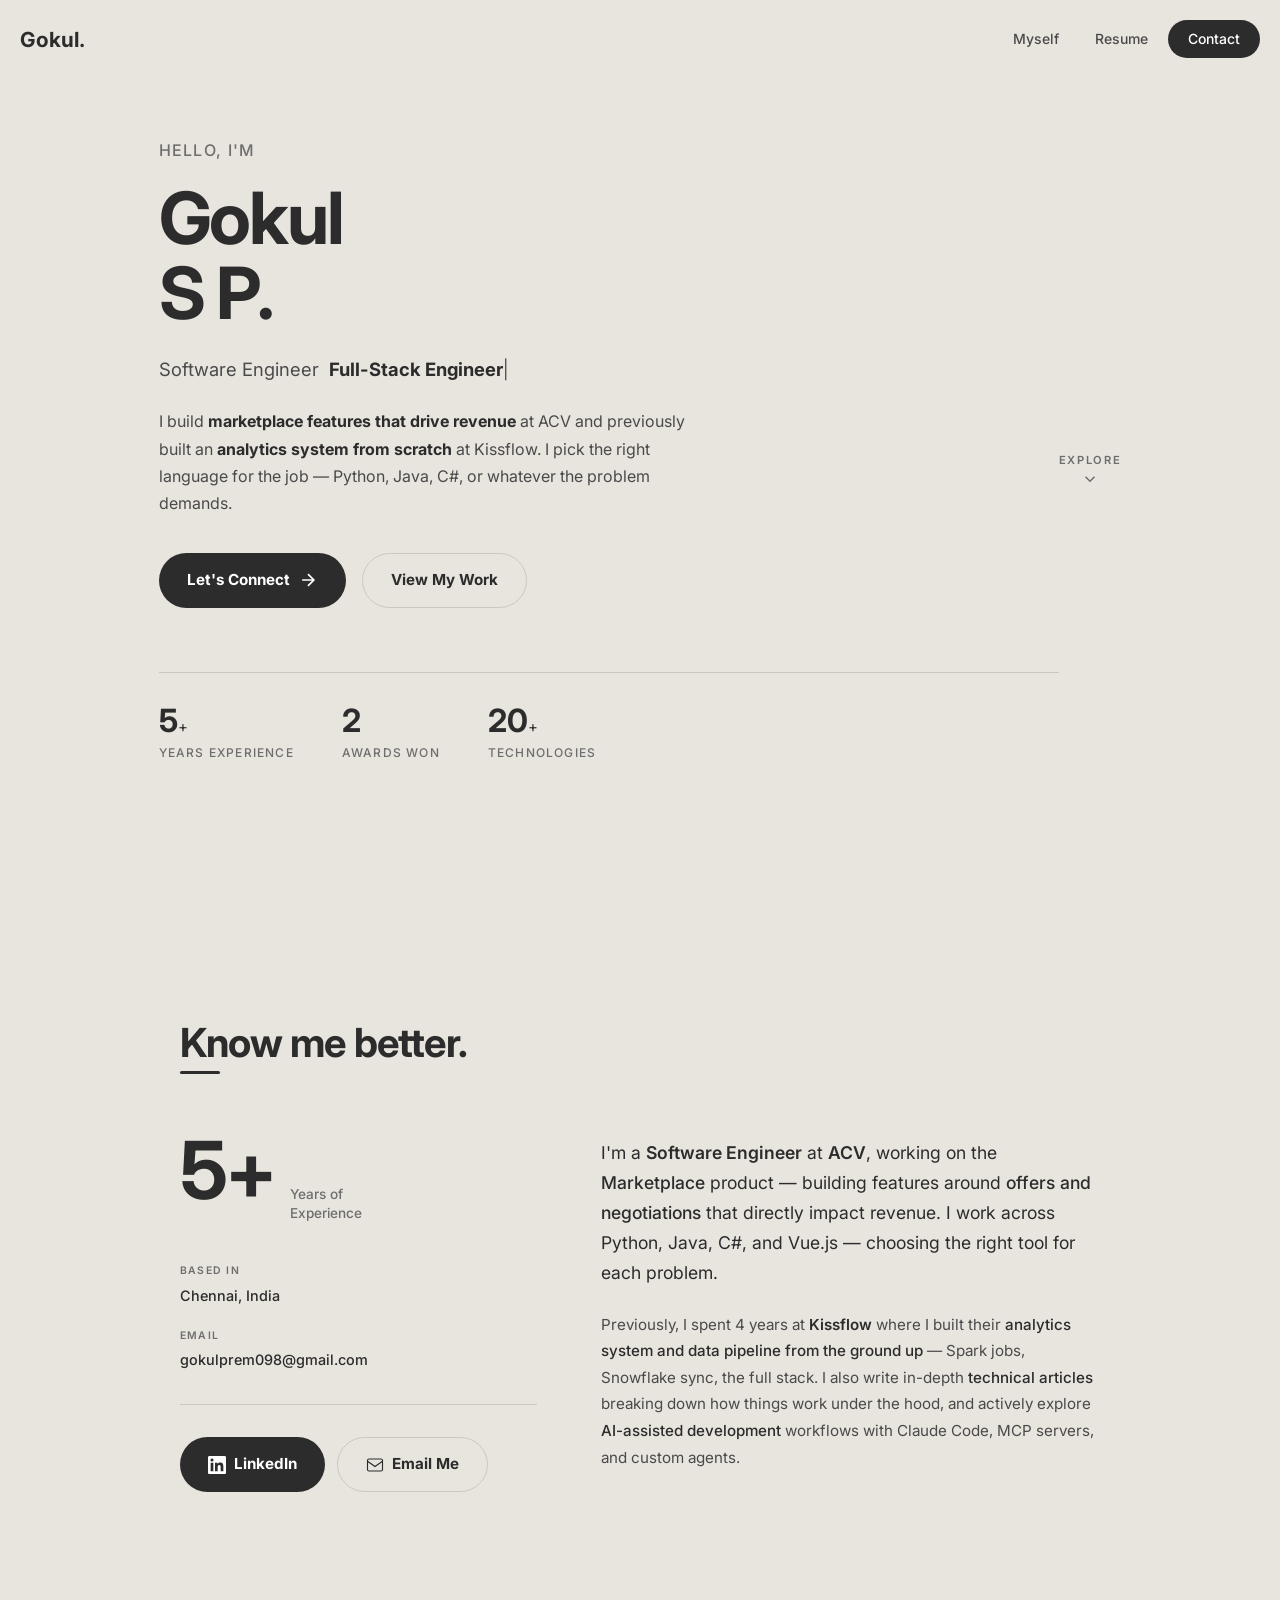
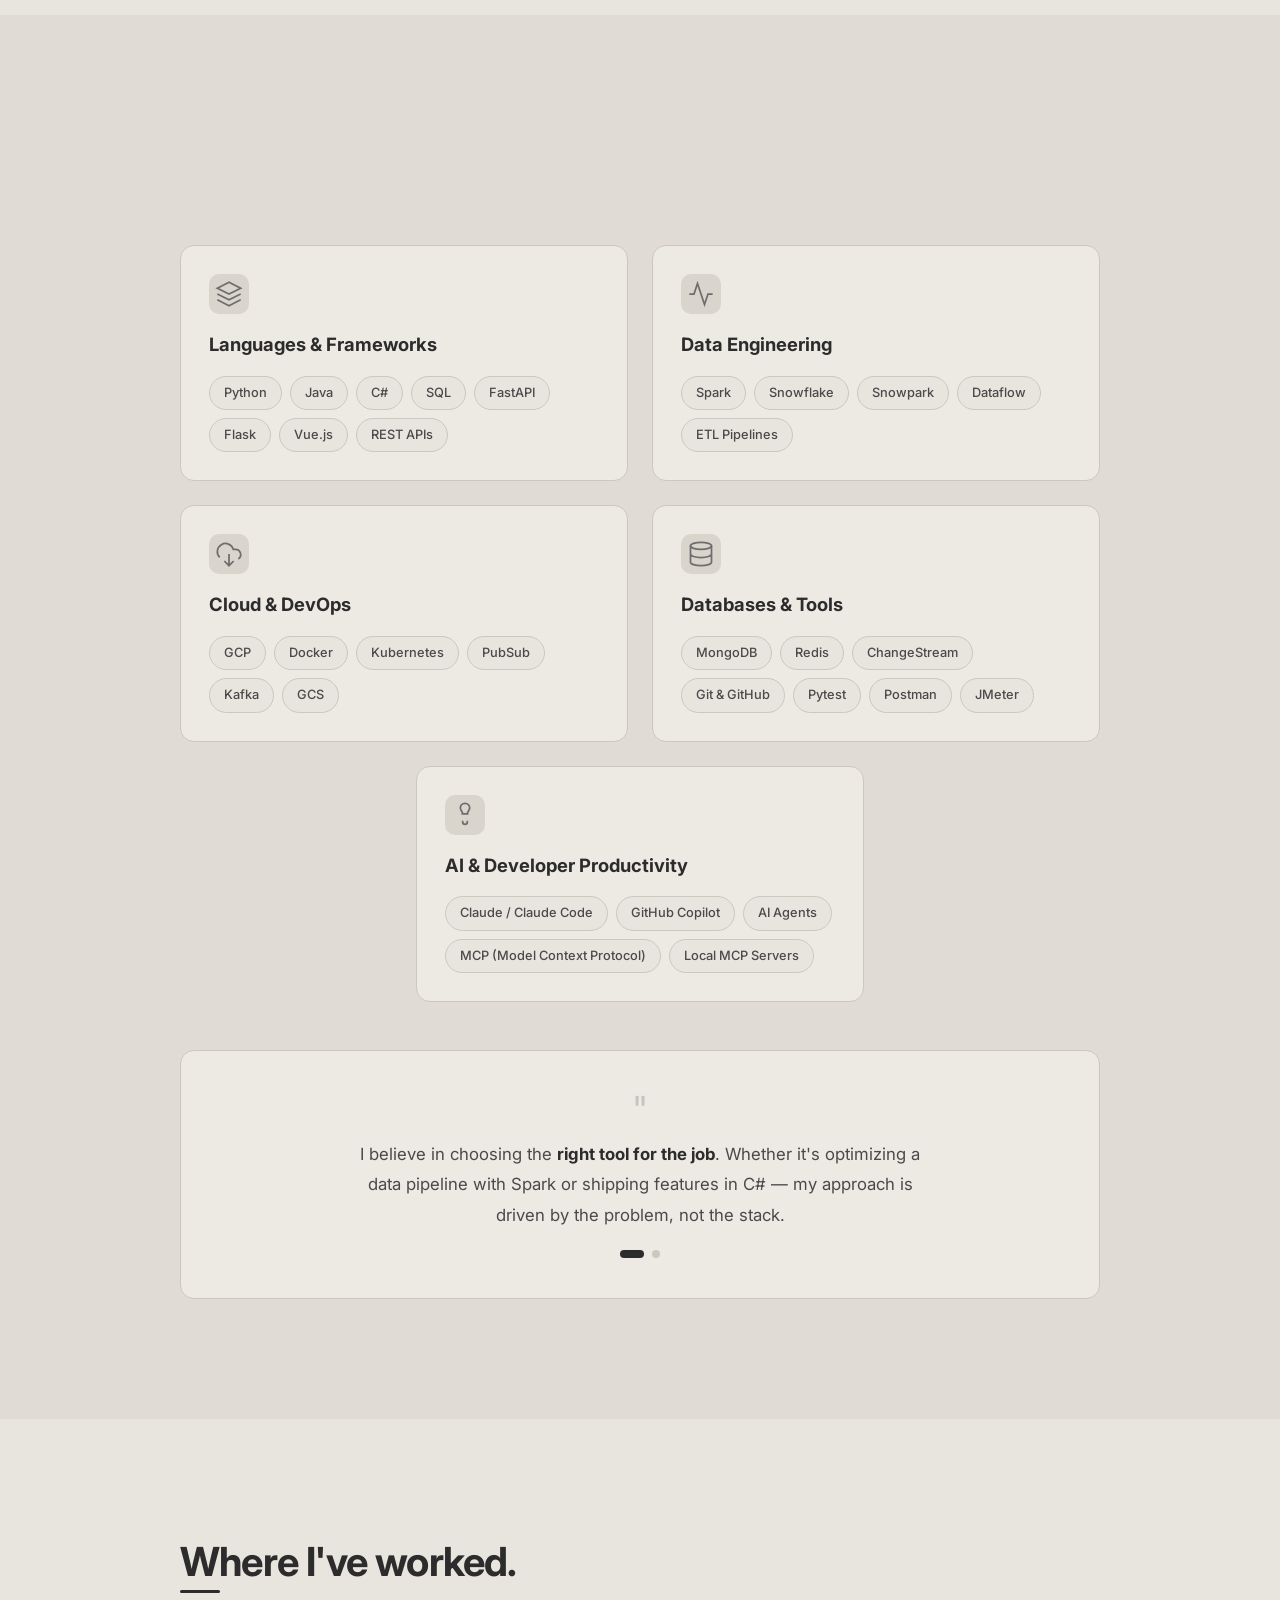
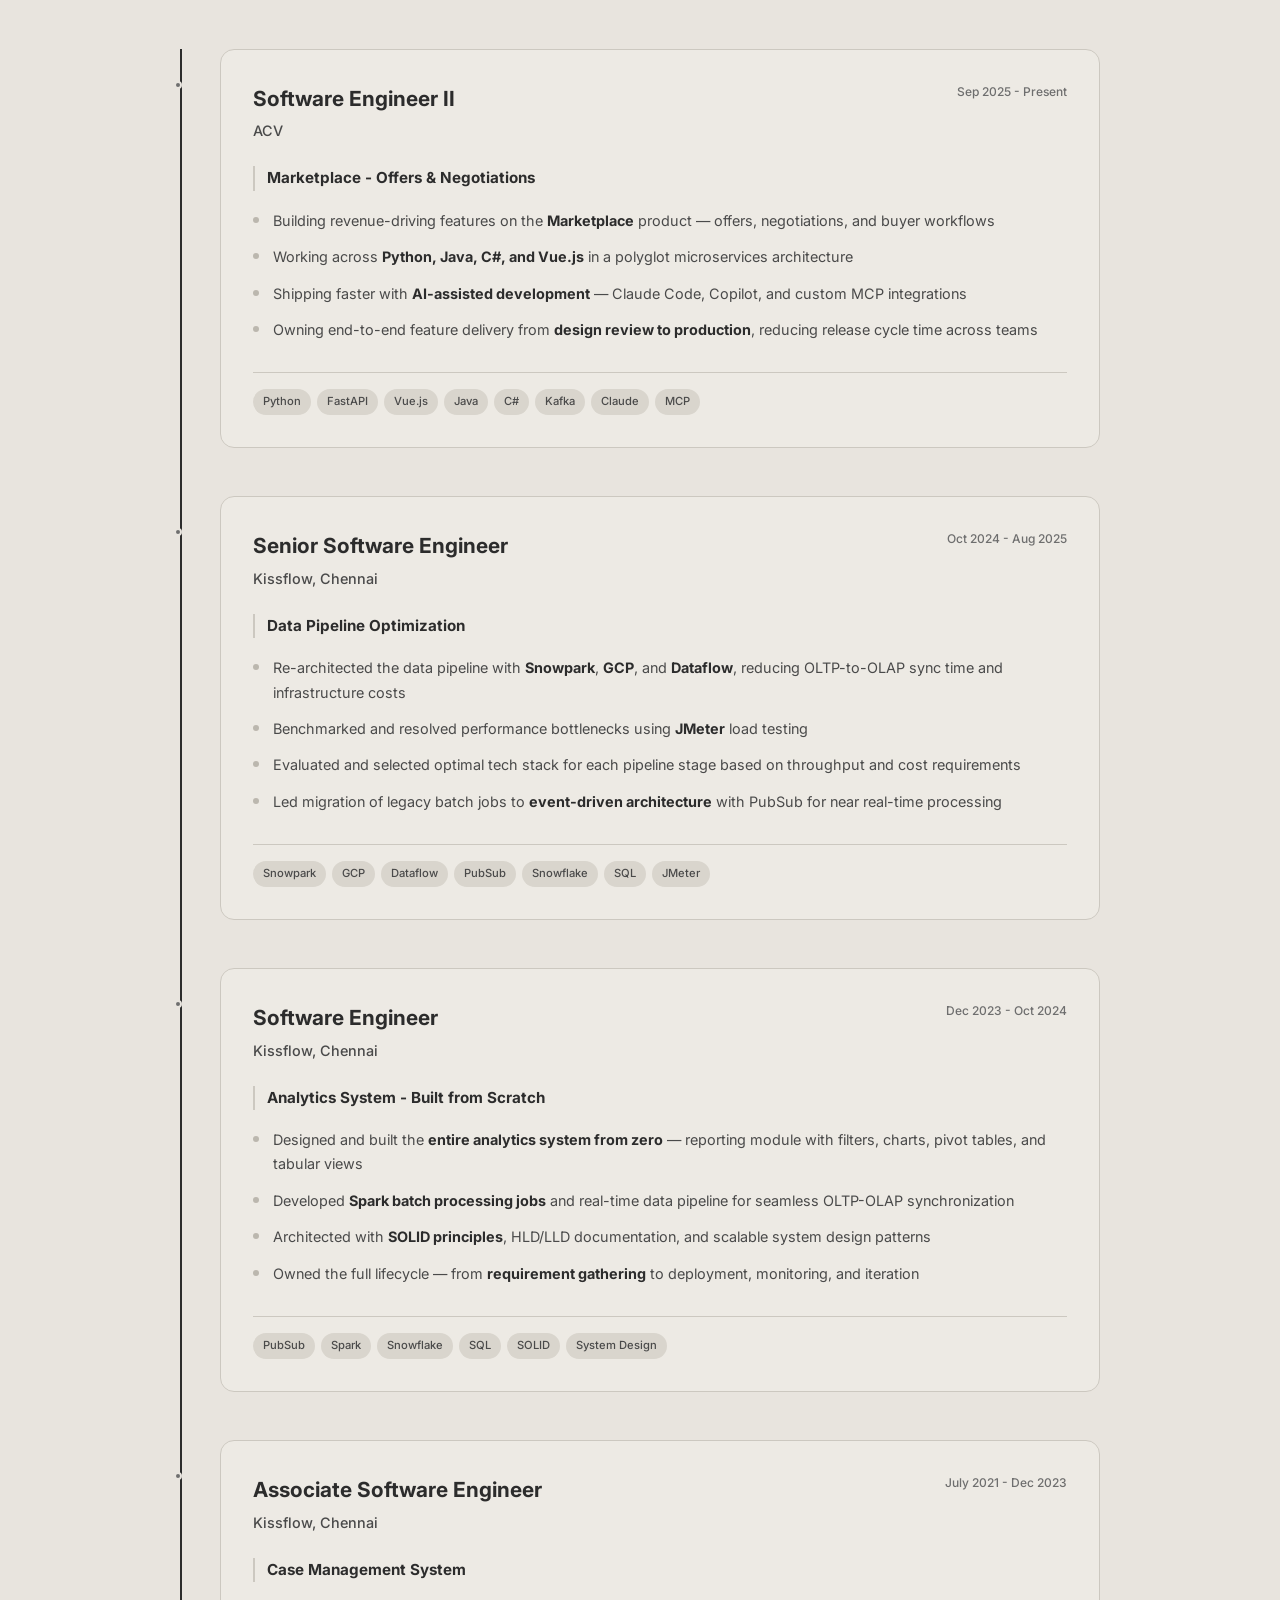
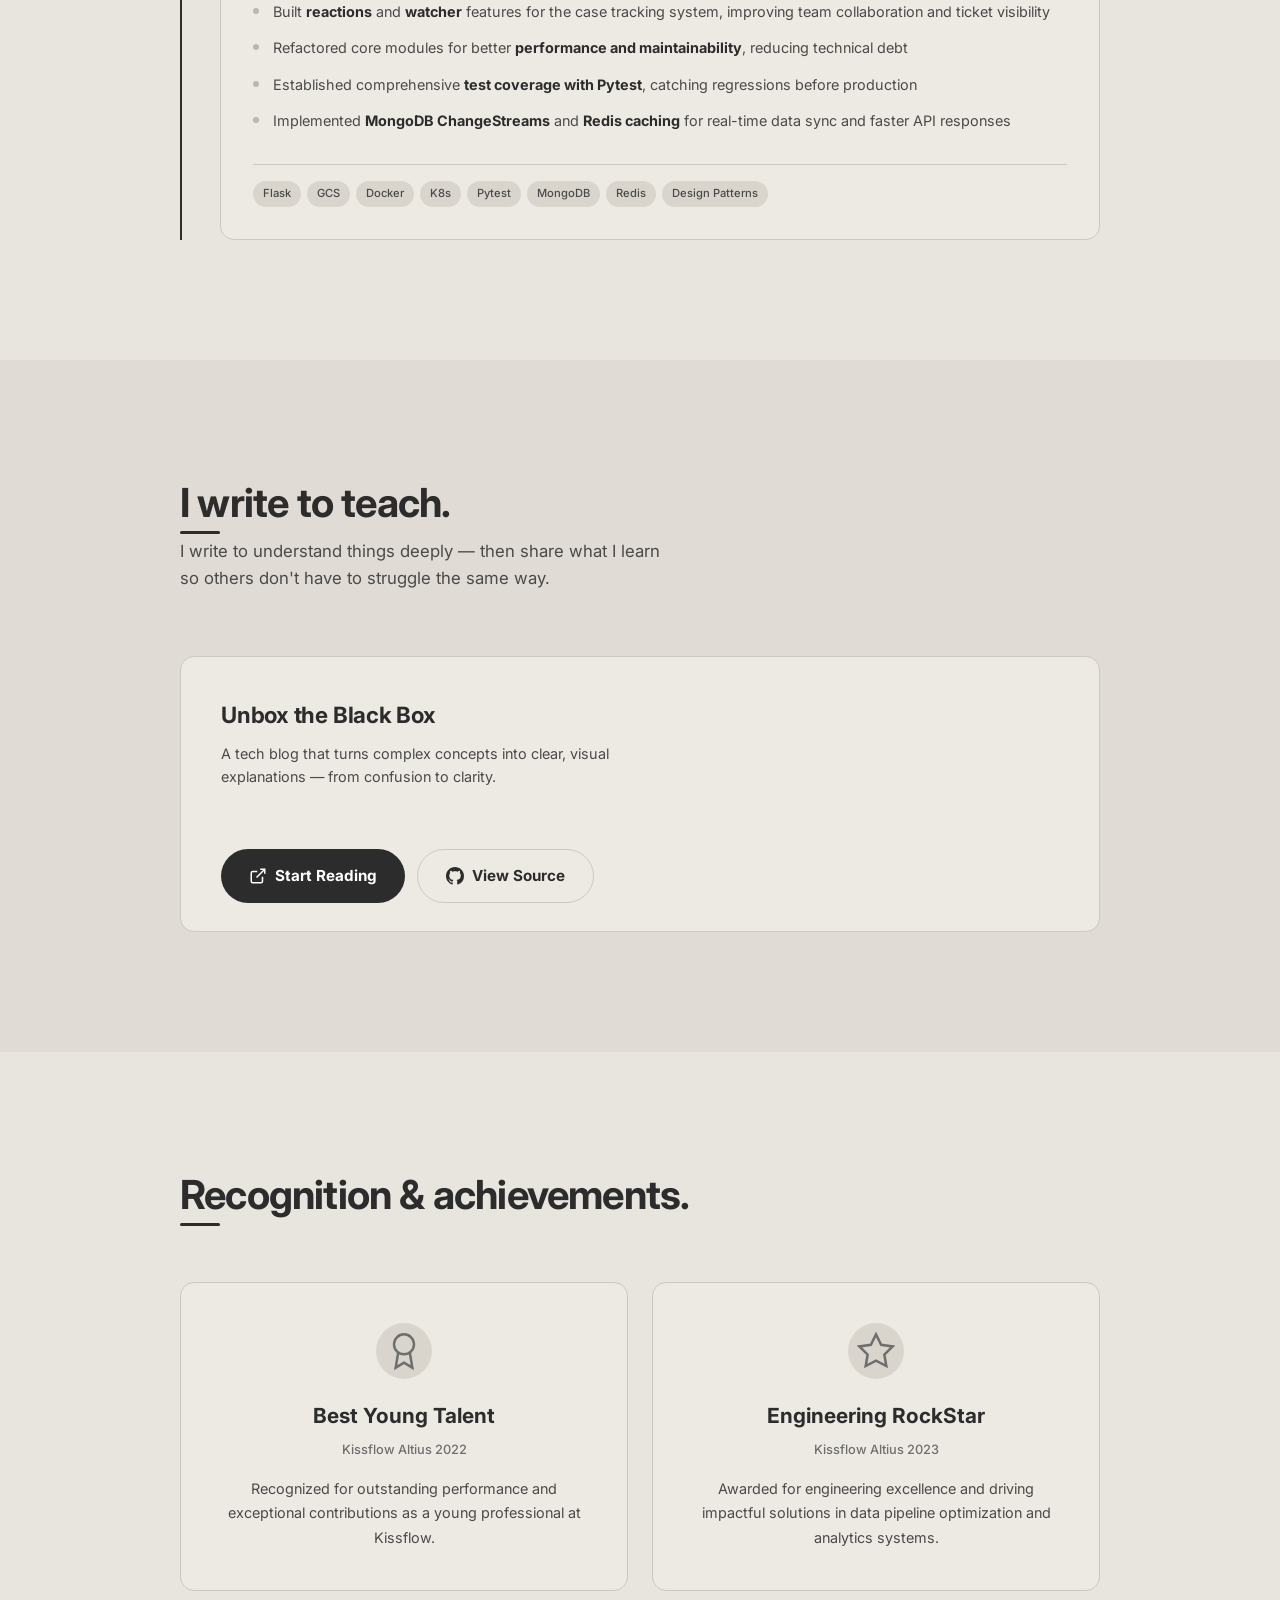
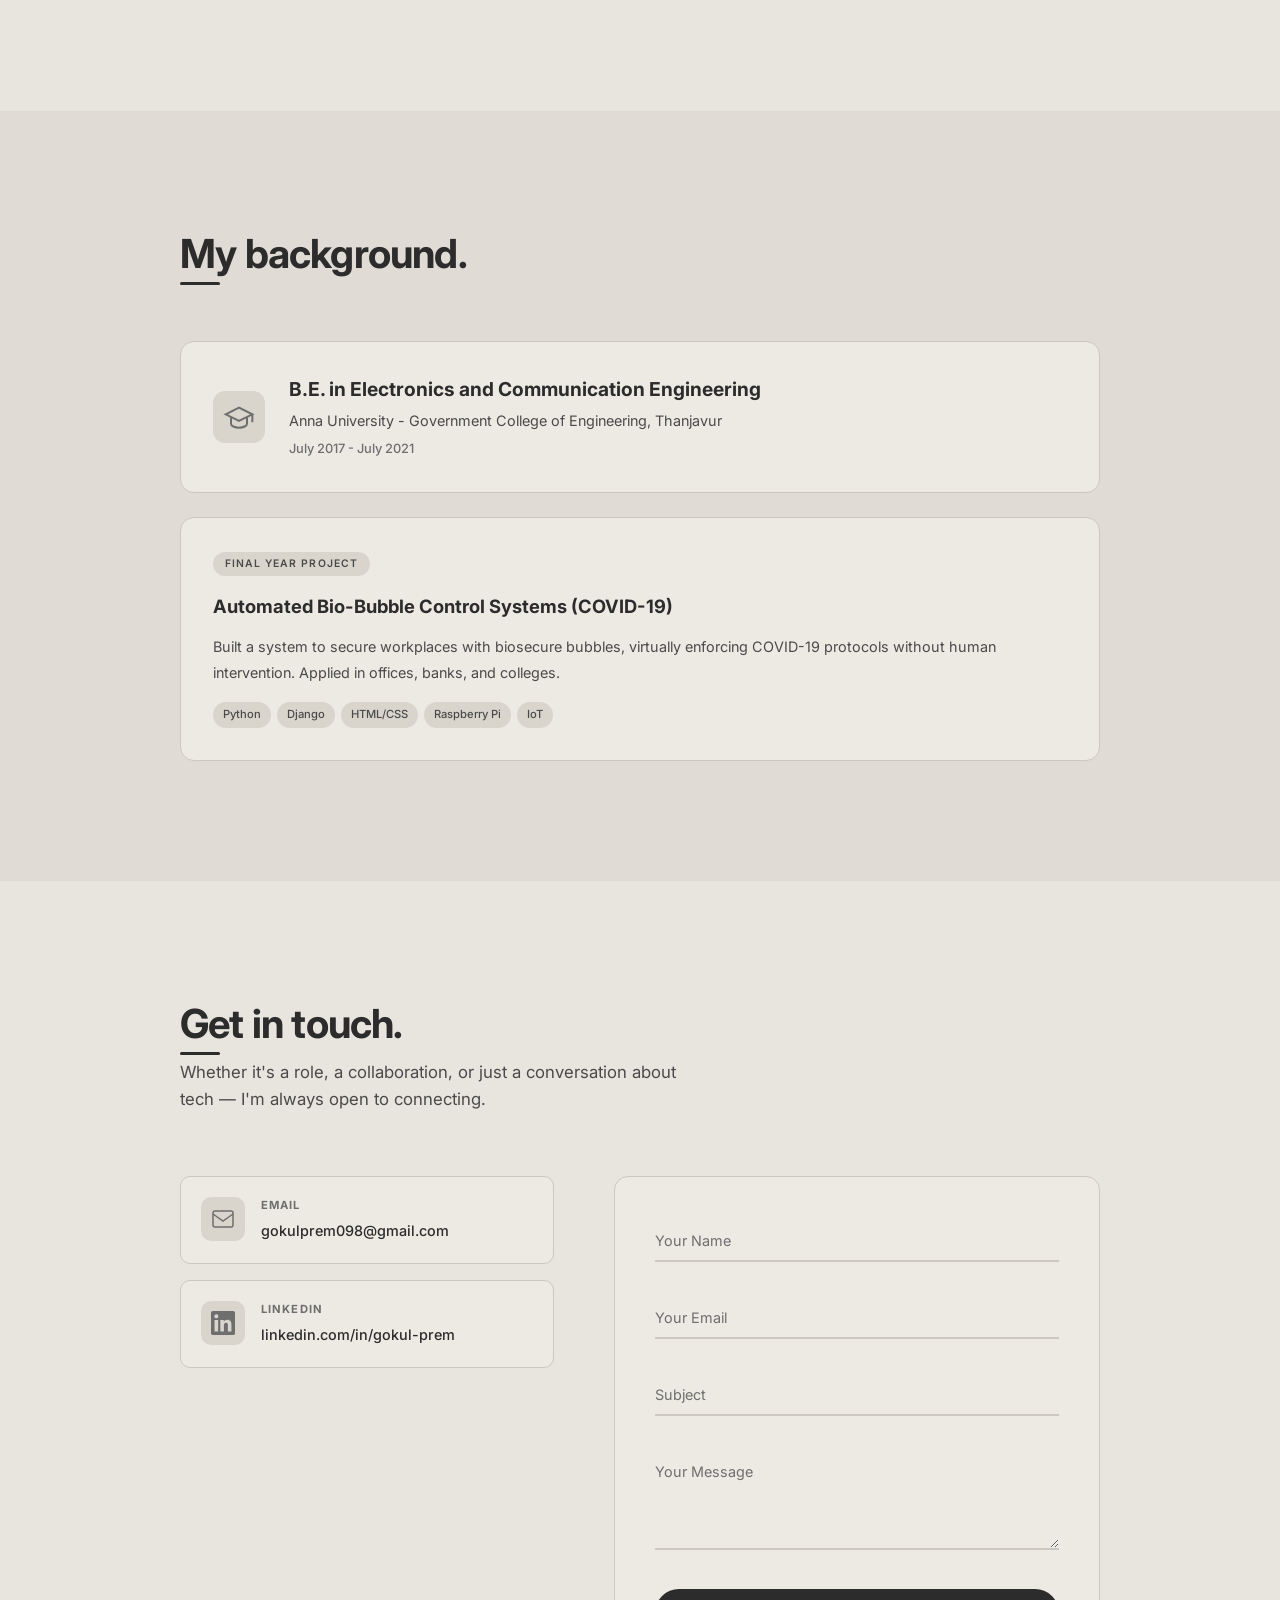
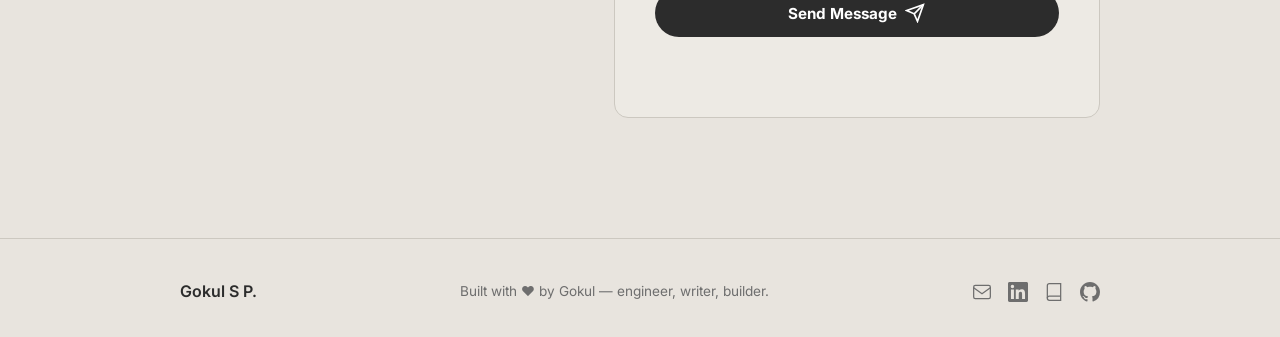
==== index.html @ 5bfb866d "Initial commit — personal portfolio site Minimalist portfolio with warm earth-tone design. Static HT" ====
<!DOCTYPE html>
<html lang="en">
<head>
    <meta charset="UTF-8">
    <meta name="viewport" content="width=device-width, initial-scale=1.0, viewport-fit=cover">
    <meta name="theme-color" content="#E8E4DE">
    <meta name="color-scheme" content="light">
    <meta name="apple-mobile-web-app-capable" content="yes">
    <meta name="apple-mobile-web-app-status-bar-style" content="default">
    <title>Gokul S P | Software Engineer</title>
    <meta name="description" content="Software Engineer at ACV building marketplace features. Previously built analytics systems from scratch at Kissflow. Writes technical deep-dives at Unbox the Black Box.">
    <link rel="preconnect" href="https://fonts.googleapis.com">
    <link rel="preconnect" href="https://fonts.gstatic.com" crossorigin>
    <link href="https://fonts.googleapis.com/css2?family=Inter:wght@400;500;600;700&display=swap" rel="stylesheet">
    <link rel="stylesheet" href="styles.css">
</head>
<body>
    <!-- Scroll Progress -->
    <div class="scroll-progress" id="scrollProgress"></div>

    <!-- Loader -->
    <div class="loader" id="loader">
        <div class="loader-content">
            <div class="loader-initials">G<span>.</span></div>
        </div>
    </div>

    <!-- Navigation -->
    <nav class="nav" id="nav">
        <a href="#hero" class="nav-logo">Gokul<span class="accent">.</span></a>
        <div class="nav-links" id="navLinks">
            <a href="#about" class="nav-link">Myself</a>
            <a href="resume.html" class="nav-link">Resume</a>
            <a href="#contact" class="nav-link nav-link--cta">Contact</a>
        </div>
        <button class="nav-toggle" id="navToggle" aria-label="Toggle menu">
            <span></span><span></span><span></span>
        </button>
    </nav>

    <!-- Hero -->
    <section class="hero" id="hero">
        <div class="hero-content" id="heroContent"></div>
    </section>

    <!-- About -->
    <section class="section about" id="about">
        <div class="container" id="aboutContent"></div>
    </section>

    <!-- Skills -->
    <section class="section skills" id="skills">
        <div class="container" id="skillsContent"></div>
    </section>

    <!-- Experience -->
    <section class="section experience" id="experience">
        <div class="container" id="experienceContent"></div>
    </section>

    <!-- Writing -->
    <section class="section writing" id="writing">
        <div class="container" id="writingContent"></div>
    </section>

    <!-- Awards -->
    <section class="section awards" id="awards">
        <div class="container" id="awardsContent"></div>
    </section>

    <!-- Education -->
    <section class="section education" id="education">
        <div class="container" id="educationContent"></div>
    </section>

    <!-- Contact -->
    <section class="section contact" id="contact">
        <div class="container" id="contactContent"></div>
    </section>

    <!-- Footer -->
    <footer class="footer" id="footer"></footer>

    <!-- Back to Top -->
    <button class="back-to-top" id="backToTop" aria-label="Back to top">
        <svg width="20" height="20" viewBox="0 0 24 24" fill="none" stroke="currentColor" stroke-width="2"><path d="M18 15l-6-6-6 6"/></svg>
    </button>

    <script src="data.js"></script>
    <script src="script.js"></script>
</body>
</html>
---- styles.css ----
/* ============================================
   GOKUL S P - Portfolio
   Minimalist earth-tone theme
   ============================================ */

/* --- CSS Custom Properties --- */
:root {
    --bg: #E8E4DE;
    --bg-alt: #E0DCD5;
    --bg-card: #EDEAE4;
    --bg-card-hover: #E8E5DF;
    --surface: #D9D5CD;
    --border: #CCC8C0;
    --border-hover: #BBB7AE;

    --text: #2C2C2C;
    --text-secondary: #4A4A4A;
    --text-muted: #6E6E6E;

    --accent: #2C2C2C;
    --accent-rgb: 44, 44, 44;

    --radius: 0.625rem;
    --radius-lg: 0.875rem;
    --radius-pill: 62.4375rem;
    --transition: 0.25s ease;
    --transition-slow: 0.5s ease;
    --font-body: 'Inter', system-ui, -apple-system, sans-serif;
    --font-heading: 'Inter', system-ui, -apple-system, sans-serif;
    --container: 60rem;
}

/* --- Reset & Base --- */
*, *::before, *::after {
    margin: 0;
    padding: 0;
    box-sizing: border-box;
}

html {
    scroll-behavior: smooth;
    scroll-padding-top: 5rem;
    -webkit-font-smoothing: antialiased;
    -moz-osx-font-smoothing: grayscale;
}

body {
    font-family: var(--font-body);
    background: var(--bg);
    color: var(--text);
    line-height: 1.6;
    font-size: 0.9375rem;
    overflow-x: hidden;
}

::selection {
    background: rgba(var(--accent-rgb), 0.2);
    color: var(--text);
}

a {
    color: inherit;
    text-decoration: none;
    -webkit-tap-highlight-color: transparent;
}

button {
    -webkit-tap-highlight-color: transparent;
}

img { max-width: 100%; display: block; }

.container {
    max-width: var(--container);
    margin: 0 auto;
    padding: 0 1.5rem;
}

.accent { color: var(--accent); }

/* --- Page Transition --- */
body {
    opacity: 1;
    transition: opacity 0.4s ease;
}

body.page-exit {
    opacity: 0;
}

/* --- Loader --- */
.loader {
    position: fixed;
    inset: 0;
    background: var(--bg);
    display: flex;
    align-items: center;
    justify-content: center;
    z-index: 9999;
    transition: opacity 0.6s ease, visibility 0.6s ease;
}

.loader.hidden {
    opacity: 0;
    visibility: hidden;
}

.loader-content {
    display: flex;
    align-items: center;
    justify-content: center;
}

.loader-initials {
    font-family: var(--font-heading);
    font-size: 1.5rem;
    font-weight: 600;
    color: var(--text);
    letter-spacing: 0.08em;
    animation: loaderPulse 1.2s ease-in-out infinite alternate;
}

.loader-initials span {
    color: var(--text-muted);
}

@keyframes loaderPulse {
    0% { opacity: 0.3; }
    100% { opacity: 1; }
}

/* --- Navigation --- */
.nav {
    position: fixed;
    top: 0;
    left: 0;
    right: 0;
    z-index: 1000;
    padding: 1.25rem 2.5rem;
    display: flex;
    align-items: center;
    justify-content: space-between;
    transition: var(--transition);
    background: transparent;
}

.nav.scrolled {
    padding: 0.75rem 2.5rem;
    background: rgba(232, 228, 222, 0.92);
    backdrop-filter: blur(0.75rem);
    -webkit-backdrop-filter: blur(0.75rem);
    border-bottom: 0.0625rem solid var(--border);
    box-shadow: 0 0.125rem 1.25rem rgba(0,0,0,0.04);
}

.nav-logo {
    font-family: var(--font-heading);
    font-size: 1.3rem;
    font-weight: 700;
    transition: var(--transition);
}

.nav-logo:hover { transform: scale(1.05); }

.nav-links {
    display: flex;
    align-items: center;
    gap: 0.25rem;
}

.nav-link {
    font-size: 0.875rem;
    font-weight: 500;
    padding: 0.5rem 1rem;
    border-radius: var(--radius-pill);
    transition: var(--transition);
    color: var(--text-secondary);
    position: relative;
}

.nav-link:hover {
    color: var(--text);
    background: rgba(0, 0, 0, 0.04);
}

.nav-link.active { color: var(--accent); }

.nav-link--cta {
    background: var(--accent);
    color: #fff !important;
    padding: 0.5rem 1.25rem;
}

.nav-link--cta:hover {
    opacity: 0.85;
}

.nav-toggle {
    display: none;
    flex-direction: column;
    gap: 0.3125rem;
    background: none;
    border: none;
    cursor: pointer;
    padding: 0.5rem;
    z-index: 1001;
}

.nav-toggle span {
    width: 1.5rem;
    height: 0.125rem;
    background: var(--text);
    transition: var(--transition);
    border-radius: 0.125rem;
}

.nav-toggle.active span:nth-child(1) {
    transform: rotate(45deg) translate(0.3125rem, 0.3125rem);
}

.nav-toggle.active span:nth-child(2) { opacity: 0; }

.nav-toggle.active span:nth-child(3) {
    transform: rotate(-45deg) translate(0.3125rem, -0.3125rem);
}

/* --- Hero Section --- */
.hero {
    min-height: 100vh;
    display: flex;
    align-items: center;
    justify-content: center;
    position: relative;
    padding: 7.5rem 2.5rem 7.5rem;
    overflow: hidden;
    background: var(--bg);
}

.hero-content {
    position: relative;
    z-index: 2;
    max-width: 56.25rem;
    width: 100%;
}

.hero-greeting {
    font-size: 1rem;
    font-weight: 500;
    color: var(--text-muted);
    letter-spacing: 0.08em;
    text-transform: uppercase;
    margin-bottom: 1rem;
}

.hero-name {
    font-family: var(--font-heading);
    font-weight: 700;
    line-height: 1.05;
    margin-bottom: 1.5rem;
}

.hero-name-line {
    display: block;
    font-size: clamp(3rem, 8vw, 4.5rem);
    letter-spacing: -0.03em;
    color: var(--text);
}

.hero-name-line .accent {
    color: var(--accent);
}

.hero-name-underline {
    display: block;
    margin-top: 0.25rem;
    height: 0.375rem;
    max-width: 12.5rem;
}

.hero-title {
    display: flex;
    align-items: center;
    gap: 0.625rem;
    font-size: 1.15rem;
    margin-bottom: 1.5rem;
    flex-wrap: wrap;
}

.hero-title-static {
    color: var(--text-secondary);
}

.hero-title-typing {
    display: inline-flex;
    align-items: center;
}

.hero-title-dynamic {
    color: var(--accent);
    font-weight: 700;
    min-width: 0.125rem;
}

.hero-cursor {
    color: var(--accent);
    animation: blink 1s step-end infinite;
    font-weight: 300;
}

@keyframes blink {
    0%, 100% { opacity: 1; }
    50% { opacity: 0; }
}

.hero-desc {
    font-size: 1rem;
    color: var(--text-secondary);
    line-height: 1.7;
    margin-bottom: 2.25rem;
    max-width: 33.75rem;
}

.hero-desc strong { color: var(--text); font-weight: 700; }

.hero-cta {
    display: flex;
    gap: 1rem;
    margin-bottom: 4rem;
    flex-wrap: wrap;
}

/* --- Buttons --- */
.btn {
    display: inline-flex;
    align-items: center;
    gap: 0.5rem;
    padding: 0.875rem 1.75rem;
    border-radius: var(--radius-pill);
    font-size: 0.95rem;
    font-weight: 700;
    font-family: var(--font-body);
    border: none;
    cursor: pointer;
    transition: var(--transition);
    position: relative;
}

.btn-primary {
    background: var(--accent);
    color: #fff;
}

.btn-primary:hover {
    opacity: 0.85;
}

.btn-ghost {
    background: transparent;
    color: var(--text);
    border: 0.0625rem solid var(--border);
}

.btn-ghost:hover {
    border-color: var(--text);
}

.btn-outline {
    background: transparent;
    color: var(--text);
    border: 0.0625rem solid var(--border);
    padding: 0.625rem 1.25rem;
    border-radius: var(--radius-pill);
    font-size: 0.875rem;
}

.btn-outline:hover {
    border-color: var(--accent);
    color: var(--accent);
    background: rgba(var(--accent-rgb), 0.04);
}

.btn-full { width: 100%; justify-content: center; }

/* --- Hero Stats --- */
.hero-stats {
    display: flex;
    gap: 3rem;
    padding-top: 2rem;
    border-top: 0.0625rem solid var(--border);
}

.hero-stat { text-align: left; }

.hero-stat-number {
    font-family: var(--font-heading);
    font-size: 2rem;
    font-weight: 700;
    line-height: 1;
    display: inline;
    color: var(--text);
}

.hero-stat .accent { color: var(--accent); }

.hero-stat-label {
    display: block;
    font-size: 0.75rem;
    color: var(--text-muted);
    text-transform: uppercase;
    letter-spacing: 0.1em;
    margin-top: 0.25rem;
    font-weight: 500;
}

/* --- Hero Scroll Indicator --- */
.hero-scroll {
    display: flex;
    flex-direction: column;
    align-items: center;
    gap: 0;
    margin-top: 2.5rem;
    color: var(--text-muted);
    text-decoration: none;
    cursor: pointer;
    transition: color 0.3s ease;
    opacity: 0;
    animation: heroScrollIn 0.6s ease 1.2s forwards;
}

@keyframes heroScrollIn {
    to { opacity: 1; }
}

.hero-scroll:hover {
    color: var(--text);
}

.hero-scroll-text {
    font-size: 0.7rem;
    font-weight: 600;
    text-transform: uppercase;
    letter-spacing: 0.15em;
}

.hero-scroll-icon {
    display: flex;
    animation: heroFloat 2s ease-in-out infinite;
}

@keyframes heroFloat {
    0%, 100% { transform: translateY(0); }
    50% { transform: translateY(0.35rem); }
}

/* --- Scroll Progress Bar --- */
.scroll-progress {
    position: fixed;
    top: 0;
    left: 0;
    height: 0.2rem;
    background: var(--text);
    z-index: 10001;
    width: 0%;
    pointer-events: none;
    transition: none;
    opacity: 0.6;
}

/* --- Back to Top Button --- */
.back-to-top {
    position: fixed;
    bottom: 2rem;
    right: 2rem;
    width: 2.5rem;
    height: 2.5rem;
    background: var(--bg-card);
    border: 0.0625rem solid var(--border);
    border-radius: 50%;
    display: flex;
    align-items: center;
    justify-content: center;
    color: var(--text-muted);
    cursor: pointer;
    opacity: 0;
    visibility: hidden;
    transform: translateY(0.625rem);
    transition: var(--transition);
    z-index: 999;
}

.back-to-top.visible {
    opacity: 1;
    visibility: visible;
    transform: translateY(0);
}

.back-to-top:hover {
    border-color: var(--text);
    color: var(--text);
}

/* --- Section Styles --- */
.section {
    padding: 7.5rem 0;
    position: relative;
}

.section-header {
    margin-bottom: 4rem;
}

.section-tag {
    font-size: 0.7rem;
    font-weight: 600;
    color: var(--text-muted);
    text-transform: uppercase;
    letter-spacing: 0.15em;
    display: inline-block;
    margin-bottom: 0.75rem;
}

.section-title {
    font-family: var(--font-heading);
    font-size: clamp(1.8rem, 4vw, 2.5rem);
    font-weight: 700;
    letter-spacing: -0.02em;
    line-height: 1.15;
    color: var(--text);
    position: relative;
    display: inline-block;
}

.section-title::after {
    content: '';
    position: absolute;
    bottom: -0.5rem;
    left: 0;
    width: 2.5rem;
    height: 0.1875rem;
    background: var(--accent);
    border-radius: 0.125rem;
}

.section-subtitle {
    font-size: 1.05rem;
    color: var(--text-secondary);
    margin-top: 0.75rem;
    max-width: 31.25rem;
}

/* --- About Section --- */
.about-split {
    display: grid;
    grid-template-columns: 1fr 1.4fr;
    gap: 4rem;
    align-items: start;
}

.about-left {
    position: sticky;
    top: 7.5rem;
}

.about-highlight {
    display: flex;
    align-items: baseline;
    gap: 1rem;
    margin-bottom: 2.5rem;
}

.about-highlight-number {
    font-family: var(--font-heading);
    font-size: 5rem;
    font-weight: 700;
    line-height: 1;
    letter-spacing: -0.04em;
    color: var(--text);
}

.about-highlight-label {
    font-size: 0.85rem;
    color: var(--text-muted);
    line-height: 1.4;
    font-weight: 500;
}

.about-details {
    display: flex;
    flex-direction: column;
    gap: 1.25rem;
    margin-bottom: 2rem;
    padding-bottom: 2rem;
    border-bottom: 0.0625rem solid var(--border);
}

.about-detail-label {
    display: block;
    font-size: 0.65rem;
    text-transform: uppercase;
    letter-spacing: 0.12em;
    color: var(--text-muted);
    margin-bottom: 0.25rem;
    font-weight: 600;
}

.about-detail-value {
    font-weight: 500;
    font-size: 0.9rem;
    color: var(--text);
}

a.about-detail-value:hover {
    color: var(--text-muted);
}

.about-cta {
    display: flex;
    gap: 0.75rem;
    flex-wrap: wrap;
}

.about-right {
    padding-top: 0.5rem;
}

.about-text {
    font-size: 0.95rem;
    color: var(--text-secondary);
    margin-bottom: 1.5rem;
    line-height: 1.75;
}

.about-text--lead {
    font-size: 1.1rem;
    color: var(--text);
    line-height: 1.7;
}

.about-text strong { color: var(--text); font-weight: 600; }
.about-text em { color: var(--text); font-style: normal; font-weight: 500; }

/* --- Skills Section --- */
.skills { background: var(--bg-alt); }

.skills-grid {
    display: grid;
    grid-template-columns: repeat(2, 1fr);
    gap: 1.5rem;
}

.skills-grid .skill-category:last-child:nth-child(odd) {
    grid-column: 1 / -1;
    max-width: calc(50% - 0.75rem);
    margin: 0 auto;
}

.skill-category {
    padding: 1.75rem;
    background: var(--bg-card);
    border: 0.0625rem solid var(--border);
    border-radius: var(--radius-lg);
    transition: var(--transition);
    position: relative;
    overflow: hidden;
}

.skill-category:hover {
    border-color: var(--border-hover);
    transform: translateY(-0.125rem);
    box-shadow: 0 0.25rem 1rem rgba(0,0,0,0.04);
}

.skill-category-icon {
    width: 2.5rem;
    height: 2.5rem;
    background: var(--surface);
    border-radius: 0.625rem;
    display: flex;
    align-items: center;
    justify-content: center;
    margin-bottom: 1rem;
    color: var(--text-muted);
}

.skill-category-title {
    font-family: var(--font-heading);
    font-size: 1.15rem;
    font-weight: 700;
    margin-bottom: 1rem;
}

.skill-tags {
    display: flex;
    flex-wrap: wrap;
    gap: 0.5rem;
}

.skill-tag {
    padding: 0.375rem 0.875rem;
    background: var(--bg);
    border: 0.0938rem solid var(--border);
    border-radius: var(--radius-pill);
    font-size: 0.8rem;
    font-weight: 500;
    transition: var(--transition);
    color: var(--text-secondary);
}

.skill-tag:hover {
    border-color: var(--border-hover);
    color: var(--text);
}


.skills-philosophy {
    margin-top: 3rem;
    padding: 2.5rem;
    background: var(--bg-card);
    border: 0.0625rem solid var(--border);
    border-radius: var(--radius-lg);
    text-align: center;
    position: relative;
}

.skills-philosophy-icon {
    font-family: var(--font-heading);
    font-size: 2.5rem;
    color: var(--text-muted);
    line-height: 1;
    margin-bottom: 0.5rem;
    opacity: 0.3;
}

.skills-philosophy strong { color: var(--text); font-weight: 700; }

/* Philosophy Swiper */
.philosophy-swiper {
    position: relative;
    min-height: 5rem;
    overflow: hidden;
}

.philosophy-slide {
    font-size: 1.05rem;
    color: var(--text-secondary);
    max-width: 37.5rem;
    margin: 0 auto;
    line-height: 1.8;
    position: absolute;
    top: 0;
    left: 50%;
    transform: translateX(-50%);
    width: 100%;
    padding: 0 1.25rem;
    opacity: 0;
    transition: opacity 0.6s ease, transform 0.6s ease;
}

.philosophy-slide:not(.active) {
    transform: translateX(calc(-50% + 2.5rem));
}

.philosophy-slide.active {
    opacity: 1;
    transform: translateX(-50%);
    position: relative;
    left: auto;
    transform: none;
    max-width: 37.5rem;
    margin: 0 auto;
}

.philosophy-dots {
    display: flex;
    justify-content: center;
    gap: 0.5rem;
    margin-top: 1.25rem;
}

.philosophy-dot {
    width: 0.5rem;
    height: 0.5rem;
    border-radius: 50%;
    border: none;
    background: var(--border);
    cursor: pointer;
    padding: 0;
    transition: var(--transition);
    -webkit-tap-highlight-color: transparent;
}

.philosophy-dot.active {
    background: var(--accent);
    width: 1.5rem;
    border-radius: 0.25rem;
}

.philosophy-dot:hover {
    background: var(--text-muted);
}

/* --- Experience / Timeline --- */
.timeline {
    position: relative;
    padding-left: 2.5rem;
}

.timeline-line {
    position: absolute;
    left: 0;
    top: 0;
    bottom: 0;
    width: 0.125rem;
    border-left: 0.0625rem solid var(--border);
    background: none;
}

.timeline-line::after {
    content: '';
    position: absolute;
    top: 0;
    left: -0.0625rem;
    width: 0.125rem;
    height: calc(var(--timeline-progress, 0) * 100%);
    background: var(--accent);
    transition: none;
}

.timeline-item {
    position: relative;
    margin-bottom: 3rem;
}

.timeline-item:last-child { margin-bottom: 0; }

.timeline-dot {
    position: absolute;
    left: -2.875rem;
    top: 2rem;
    width: 0.5rem;
    height: 0.5rem;
    border-radius: 50%;
    background: var(--text-muted);
    border: 0.125rem solid var(--bg);
    z-index: 1;
}

.timeline-card {
    position: relative;
    background: var(--bg-card);
    border: 0.0625rem solid var(--border);
    border-radius: var(--radius-lg);
    padding: 2rem;
    transition: var(--transition);
}

.timeline-card:hover {
    border-color: var(--border-hover);
    transform: translateY(-0.125rem);
    box-shadow: 0 0.25rem 1rem rgba(0,0,0,0.04);
}

.timeline-header {
    display: flex;
    justify-content: space-between;
    align-items: flex-start;
    margin-bottom: 1.5rem;
    gap: 1rem;
    flex-wrap: wrap;
}

.timeline-role {
    font-family: var(--font-heading);
    font-size: 1.3rem;
    font-weight: 700;
}

.timeline-company {
    display: block;
    font-size: 0.9rem;
    color: var(--text-secondary);
    margin-top: 0.25rem;
    font-weight: 500;
}

.timeline-date {
    font-size: 0.75rem;
    color: var(--text-muted);
    white-space: nowrap;
    font-weight: 500;
}

.timeline-project {
    margin-bottom: 1.5rem;
}

.timeline-project:last-of-type { margin-bottom: 1.25rem; }

.timeline-project h4 {
    font-size: 0.95rem;
    font-weight: 700;
    color: var(--text);
    margin-bottom: 0.75rem;
    padding-left: 0.75rem;
    border-left: 0.125rem solid var(--border);
}

.timeline-list {
    list-style: none;
    padding: 0;
}

.timeline-list li {
    font-size: 0.9rem;
    color: var(--text-secondary);
    padding: 0.375rem 0 0.375rem 1.25rem;
    position: relative;
    line-height: 1.7;
}

.timeline-list li::before {
    content: '';
    position: absolute;
    left: 0;
    top: 0.875rem;
    width: 0.375rem;
    height: 0.375rem;
    border-radius: 50%;
    background: var(--border-hover);
}

.timeline-list li strong { color: var(--text); font-weight: 700; }

.timeline-tags {
    display: flex;
    flex-wrap: wrap;
    gap: 0.375rem;
    margin-top: 1rem;
    padding-top: 1rem;
    border-top: 0.0625rem solid var(--border);
}

.timeline-tags span {
    padding: 0.25rem 0.625rem;
    background: var(--surface);
    color: var(--text-secondary);
    border-radius: var(--radius-pill);
    font-size: 0.7rem;
    font-weight: 500;
}

/* --- Writing Section --- */
.writing { background: var(--bg-alt); }

.writing-card {
    background: var(--bg-card);
    border: 0.0625rem solid var(--border);
    border-radius: var(--radius-lg);
    overflow: hidden;
}

.writing-card-top {
    display: flex;
    justify-content: space-between;
    align-items: flex-start;
    gap: 2.5rem;
    padding: 2.5rem 2.5rem 2rem;
}

.writing-card-name {
    font-family: var(--font-heading);
    font-size: 1.4rem;
    font-weight: 700;
    color: var(--text);
    margin-bottom: 0.625rem;
    letter-spacing: -0.01em;
}

.writing-card-desc {
    font-size: 0.9rem;
    color: var(--text-secondary);
    line-height: 1.6;
    max-width: 26.25rem;
}

.writing-card-footer {
    display: flex;
    gap: 0.75rem;
    padding: 1.75rem 2.5rem;
}

/* --- Education Section --- */
.education { background: var(--bg-alt); }

.edu-card {
    display: flex;
    gap: 1.5rem;
    align-items: center;
    padding: 2rem;
    background: var(--bg-card);
    border: 0.0625rem solid var(--border);
    border-radius: var(--radius-lg);
    margin-bottom: 1.5rem;
    transition: var(--transition);
}

.edu-card:hover {
    border-color: var(--border-hover);
    transform: translateY(-0.125rem);
    box-shadow: 0 0.25rem 1rem rgba(0,0,0,0.04);
}

.edu-icon {
    width: 3.25rem;
    height: 3.25rem;
    background: var(--surface);
    border-radius: 0.75rem;
    display: flex;
    align-items: center;
    justify-content: center;
    color: var(--text-muted);
    flex-shrink: 0;
}

.edu-degree {
    font-family: var(--font-heading);
    font-size: 1.2rem;
    font-weight: 700;
    margin-bottom: 0.25rem;
}

.edu-school {
    display: block;
    color: var(--text-secondary);
    font-size: 0.9rem;
    margin-bottom: 0.25rem;
}

.edu-date {
    font-size: 0.8rem;
    color: var(--text-muted);
    font-weight: 500;
}

.edu-project {
    padding: 2rem;
    background: var(--bg-card);
    border: 0.0625rem solid var(--border);
    border-radius: var(--radius-lg);
    position: relative;
    overflow: hidden;
    transition: var(--transition);
}

.edu-project:hover {
    border-color: var(--border-hover);
    transform: translateY(-0.125rem);
    box-shadow: 0 0.25rem 1rem rgba(0,0,0,0.04);
}

.edu-project-badge {
    display: inline-block;
    padding: 0.25rem 0.75rem;
    background: var(--surface);
    color: var(--text-secondary);
    font-size: 0.65rem;
    font-weight: 600;
    text-transform: uppercase;
    letter-spacing: 0.1em;
    border-radius: var(--radius-pill);
    margin-bottom: 1rem;
}

.edu-project-title {
    font-family: var(--font-heading);
    font-size: 1.15rem;
    font-weight: 700;
    margin-bottom: 0.75rem;
}

.edu-project-desc {
    color: var(--text-secondary);
    font-size: 0.9rem;
    line-height: 1.8;
    margin-bottom: 1rem;
}

.edu-project-tags {
    display: flex;
    flex-wrap: wrap;
    gap: 0.375rem;
}

.edu-project-tags span {
    padding: 0.25rem 0.625rem;
    background: var(--surface);
    color: var(--text-secondary);
    border-radius: var(--radius-pill);
    font-size: 0.7rem;
    font-weight: 500;
}

/* --- Awards Section --- */
.awards-grid {
    display: grid;
    grid-template-columns: repeat(2, 1fr);
    gap: 1.5rem;
}

.award-card {
    position: relative;
    padding: 2.5rem 2rem;
    background: var(--bg-card);
    border: 0.0625rem solid var(--border);
    border-radius: var(--radius-lg);
    text-align: center;
    transition: var(--transition);
    overflow: hidden;
}

.award-glow { display: none; }

.award-card:hover {
    border-color: var(--border-hover);
    transform: translateY(-0.125rem);
    box-shadow: 0 0.25rem 1rem rgba(0,0,0,0.04);
}

.award-icon {
    width: 3.5rem;
    height: 3.5rem;
    margin: 0 auto 1.25rem;
    background: var(--surface);
    border-radius: 50%;
    display: flex;
    align-items: center;
    justify-content: center;
    color: var(--text-muted);
}


.award-title {
    font-family: var(--font-heading);
    font-size: 1.3rem;
    font-weight: 700;
    margin-bottom: 0.5rem;
}

.award-event {
    display: block;
    font-size: 0.8rem;
    color: var(--text-muted);
    font-weight: 500;
    margin-bottom: 1rem;
}

.award-desc {
    font-size: 0.9rem;
    color: var(--text-secondary);
    line-height: 1.7;
}

/* --- Contact Section --- */
.contact { background: var(--bg); }

.contact-grid {
    display: grid;
    grid-template-columns: 1fr 1.3fr;
    gap: 3.75rem;
    align-items: start;
}

.contact-card {
    display: flex;
    gap: 1rem;
    padding: 1.25rem;
    background: var(--bg-card);
    border: 0.0625rem solid var(--border);
    border-radius: var(--radius);
    margin-bottom: 1rem;
    transition: var(--transition);
}

.contact-card:hover {
    border-color: var(--border-hover);
}

.contact-card-icon {
    width: 2.75rem;
    height: 2.75rem;
    background: var(--surface);
    border-radius: 0.625rem;
    display: flex;
    align-items: center;
    justify-content: center;
    color: var(--text-muted);
    flex-shrink: 0;
}

.contact-card-label {
    display: block;
    font-size: 0.7rem;
    text-transform: uppercase;
    letter-spacing: 0.1em;
    color: var(--text-muted);
    margin-bottom: 0.25rem;
    font-weight: 700;
}

.contact-card-value {
    font-size: 0.9rem;
    font-weight: 500;
    transition: var(--transition);
}

.contact-card-value:hover { color: var(--accent); }

/* --- Contact Form --- */
.contact-form {
    background: var(--bg-card);
    border: 0.0625rem solid var(--border);
    border-radius: var(--radius-lg);
    padding: 2.5rem;
}

.form-group {
    position: relative;
    margin-bottom: 2rem;
}

.form-group input,
.form-group textarea {
    width: 100%;
    padding: 0.75rem 0;
    background: transparent;
    border: none;
    border-bottom: 0.125rem solid var(--border);
    color: var(--text);
    font-family: var(--font-body);
    font-size: 0.95rem;
    outline: none;
    transition: var(--transition);
}

.form-group textarea {
    resize: vertical;
    min-height: 6.25rem;
}

.form-group label {
    position: absolute;
    left: 0;
    top: 0.75rem;
    font-size: 0.9rem;
    color: var(--text-muted);
    transition: var(--transition);
    pointer-events: none;
}

.form-group input:focus ~ label,
.form-group input:not(:placeholder-shown) ~ label,
.form-group textarea:focus ~ label,
.form-group textarea:not(:placeholder-shown) ~ label {
    top: -1rem;
    font-size: 0.7rem;
    color: var(--text);
    letter-spacing: 0.05em;
    text-transform: uppercase;
    font-weight: 600;
}

.form-line {
    position: absolute;
    bottom: 0;
    left: 0;
    width: 0;
    height: 0.125rem;
    background: var(--accent);
    transition: width 0.4s ease;
}

.form-group input:focus ~ .form-line,
.form-group textarea:focus ~ .form-line {
    width: 100%;
}

.form-status {
    margin-top: 1rem;
    font-size: 0.9rem;
    text-align: center;
    min-height: 1.5rem;
}

.form-status.success { color: #4a8a4a; }
.form-status.error { color: #a44; }

/* --- Footer --- */
.footer {
    padding: 2.5rem 0;
    border-top: 0.0625rem solid var(--border);
}

.footer-content {
    display: flex;
    align-items: center;
    justify-content: space-between;
    flex-wrap: wrap;
    gap: 1rem;
}

.footer-logo {
    font-family: var(--font-heading);
    font-size: 1rem;
    font-weight: 600;
}

.footer-text {
    font-size: 0.85rem;
    color: var(--text-muted);
}

.footer-links {
    display: flex;
    gap: 1rem;
}

.footer-links a {
    color: var(--text-muted);
    transition: var(--transition);
    display: flex;
}

.footer-links a:hover {
    color: var(--accent);
    transform: translateY(-0.125rem);
}

/* --- Section Entrance Animations --- */
.section:not(.hero) {
    opacity: 0;
    transform: translateY(1rem);
    transition: opacity 0.6s ease, transform 0.6s ease;
}

.section.section-visible {
    opacity: 1;
    transform: translateY(0) !important;
}

/* --- Reveal Animations --- */
.reveal-up {
    opacity: 0;
    transform: translateY(1.25rem);
    transition: opacity 0.6s ease, transform 0.6s ease;
    transition-delay: var(--delay, 0s);
}

.reveal-up.visible {
    opacity: 1;
    transform: translateY(0);
}


/* ============================================
   RESPONSIVE - Tablet (64rem)
   ============================================ */
@media (max-width: 64em) {
    .container { padding: 0 2rem; }

    .about-split {
        grid-template-columns: 1fr;
        gap: 3rem;
    }

    .contact-grid {
        grid-template-columns: 1fr;
        gap: 2.5rem;
    }

    .hero-stats { gap: 2rem; }

    .skills-grid { gap: 1.25rem; }
}

/* ============================================
   RESPONSIVE - Mobile (48rem)
   ============================================ */
@media (max-width: 48em) {
    html { scroll-padding-top: 3.75rem; }

    .container { padding: 0 1.25rem; }

    /* --- Mobile Nav --- */
    .nav {
        padding: 0.875rem 1.25rem;
    }

    .nav.scrolled {
        padding: 0.625rem 1.25rem;
    }

    .nav-logo { font-size: 1.5rem; }

    .nav-toggle {
        display: flex;
        position: relative;
        z-index: 1001;
    }

    .nav-links {
        position: fixed;
        inset: 0;
        background: rgba(232, 228, 222, 0.98);
        backdrop-filter: blur(1.5rem);
        -webkit-backdrop-filter: blur(1.5rem);
        flex-direction: column;
        justify-content: center;
        align-items: center;
        gap: 0.5rem;
        opacity: 0;
        visibility: hidden;
        transition: opacity 0.4s ease, visibility 0.4s ease;
        z-index: 1000;
    }

    .nav-links.active {
        opacity: 1;
        visibility: visible;
    }

    .nav-link {
        font-size: 1.4rem;
        font-weight: 600;
        padding: 0.875rem 2rem;
        text-align: center;
        width: 100%;
        max-width: 18.75rem;
        border-radius: 0.75rem;
        opacity: 0;
        transform: translateY(1.25rem);
    }

    .nav-links.active .nav-link {
        opacity: 1;
        transform: translateY(0);
        transition: opacity 0.3s ease, transform 0.3s ease;
    }

    .nav-links.active .nav-link:nth-child(1) { transition-delay: 0.05s; }
    .nav-links.active .nav-link:nth-child(2) { transition-delay: 0.1s; }
    .nav-links.active .nav-link:nth-child(3) { transition-delay: 0.15s; }
    .nav-links.active .nav-link:nth-child(4) { transition-delay: 0.2s; }
    .nav-links.active .nav-link:nth-child(5) { transition-delay: 0.25s; }
    .nav-links.active .nav-link:nth-child(6) { transition-delay: 0.3s; }

    .nav-link--cta {
        margin-top: 1rem;
    }

    /* --- Mobile Hero --- */
    .hero {
        padding: 5rem 1.25rem 1.5rem;
        min-height: 100svh;
        text-align: left;
        flex-direction: column;
        align-items: stretch;
        justify-content: flex-start;
    }

    .hero-greeting {
        font-size: 0.9rem;
        margin-bottom: 0.75rem;
    }

    .hero-name {
        margin-bottom: 1.25rem;
    }

    .hero-name-line {
        display: inline;
        font-size: clamp(2.4rem, 9vw, 3.5rem);
    }

    .hero-title {
        font-size: 1rem;
        margin-bottom: 1.25rem;
        flex-direction: column;
        align-items: flex-start;
        gap: 0.25rem;
    }

    .hero-desc {
        font-size: 0.9rem;
        margin-bottom: 1.75rem;
        line-height: 1.65;
    }

    .hero-cta {
        flex-direction: column;
        margin-bottom: 2.5rem;
        gap: 0.75rem;
    }

    .hero-cta .btn {
        width: 100%;
        justify-content: center;
        padding: 0.8rem 1.5rem;
        font-size: 0.9rem;
    }

    .hero-content {
        width: 100%;
        max-width: none;
        flex: 1;
        display: flex;
        flex-direction: column;
        justify-content: center;
    }

    .hero-scroll {
        margin-top: 1rem;
        align-self: center;
        flex-shrink: 0;
    }

    .hero-stats {
        gap: 0;
        justify-content: space-between;
        flex-wrap: nowrap;
        padding-top: 1.75rem;
        margin-top: 0.5rem;
    }

    .hero-stat {
        flex: 1;
        text-align: center;
    }

    .hero-stat:not(:last-child) {
        border-right: 0.0625rem solid var(--border);
    }

    .hero-stat-number {
        font-size: 1.5rem;
    }

    .hero-stat-label {
        font-size: 0.6rem;
        letter-spacing: 0.05em;
    }

    /* --- Mobile Sections --- */
    .section {
        padding: 4rem 0;
        border-bottom: 0.125rem solid var(--border);
    }

    .section:last-of-type {
        border-bottom: none;
    }

    .section-header {
        margin-bottom: 2.5rem;
    }

    .section-tag {
        font-size: 0.75rem;
        margin-bottom: 0.75rem;
    }

    .section-title {
        font-size: 1.8rem;
    }

    .section-subtitle {
        font-size: 0.95rem;
    }

    /* --- Mobile back-to-top --- */
    .back-to-top {
        bottom: 1.25rem;
        right: 1.25rem;
        width: 2.75rem;
        height: 2.75rem;
    }

    .back-to-top:hover {
        transform: none;
    }

    /* Prevent horizontal overflow from reveal animations */
    .section { overflow-x: clip; }

    .about-split {
        grid-template-columns: 1fr;
        gap: 2.5rem;
    }

    .about-left {
        position: static;
        display: grid;
        grid-template-columns: auto 1fr;
        gap: 1.5rem 2rem;
        align-items: start;
    }

    .about-highlight { margin-bottom: 0; }

    .about-highlight-number { font-size: 3.5rem; }

    .about-details {
        margin-bottom: 0;
        padding-bottom: 0;
        border-bottom: none;
    }

    .about-cta {
        grid-column: 1 / -1;
    }

    .about-text--lead { font-size: 1rem; }

    /* --- Mobile Skills --- */
    .skills-grid {
        grid-template-columns: 1fr;
        gap: 1rem;
    }

    .skills-grid .skill-category:last-child:nth-child(odd) {
        max-width: 100%;
    }

    .skill-category {
        padding: 1.5rem;
    }

    .skill-category-icon {
        width: 2.75rem;
        height: 2.75rem;
        margin-bottom: 1rem;
    }

    .skill-category-title {
        font-size: 1.05rem;
        margin-bottom: 0.875rem;
    }

    .skill-tag {
        padding: 0.5rem 0.875rem;
        font-size: 0.8rem;
        /* Larger touch target */
        min-height: 2.25rem;
        display: flex;
        align-items: center;
    }

    .skills-philosophy {
        padding: 1.75rem 1.25rem;
        margin-top: 2rem;
    }

    .skills-philosophy-icon {
        font-size: 3rem;
    }

    .skills-philosophy p {
        font-size: 0.9rem;
    }

    /* --- Mobile Timeline --- */
    .timeline {
        padding-left: 1.25rem;
    }

    .timeline-dot {
        left: -1.625rem;
        top: 1.75rem;
        width: 0.625rem;
        height: 0.625rem;
    }

    .timeline-card {
        padding: 1.5rem 1.25rem;
    }


    .timeline-header {
        flex-direction: column;
        gap: 0.5rem;
        margin-bottom: 1.25rem;
    }

    .timeline-role {
        font-size: 1.1rem;
    }

    .timeline-date {
        align-self: flex-start;
    }

    .timeline-project h4 {
        font-size: 0.9rem;
    }

    .timeline-list li {
        font-size: 0.85rem;
        padding-left: 1rem;
    }

    .timeline-list li::before {
        width: 0.3125rem;
        height: 0.3125rem;
        top: 0.75rem;
    }

    .timeline-tags {
        gap: 0.3125rem;
    }

    .timeline-tags span {
        font-size: 0.7rem;
        padding: 0.25rem 0.5rem;
    }

    .timeline-item {
        margin-bottom: 2rem;
    }

    /* --- Mobile Writing --- */
    .writing-card-top { padding: 1.75rem 1.5rem 1.5rem; }
    .writing-card-footer { padding: 1.5rem; }

    /* --- Mobile Education --- */
    .edu-card {
        flex-direction: column;
        text-align: center;
        padding: 1.5rem 1.25rem;
        gap: 1rem;
    }

    .edu-card:hover {
        transform: none;
    }

    .edu-icon {
        width: 3.5rem;
        height: 3.5rem;
    }

    .edu-degree {
        font-size: 1.05rem;
    }

    .edu-school {
        font-size: 0.85rem;
    }

    .edu-project {
        padding: 1.5rem 1.25rem;
    }

    .edu-project:hover {
        transform: none;
    }

    .edu-project-title {
        font-size: 1rem;
    }

    .edu-project-desc {
        font-size: 0.85rem;
    }

    /* --- Mobile Awards --- */
    .awards-grid {
        grid-template-columns: 1fr;
        gap: 1rem;
    }

    .award-card {
        padding: 2rem 1.5rem;
    }

    .award-card:hover {
        transform: none;
    }

    .award-icon {
        width: 3.75rem;
        height: 3.75rem;
    }

    .award-title {
        font-size: 1.15rem;
    }

    .award-desc {
        font-size: 0.85rem;
    }

    /* --- Mobile Contact --- */
    .contact-grid {
        grid-template-columns: 1fr;
        gap: 2rem;
    }

    .contact-card {
        padding: 1rem;
    }

    .contact-card:hover {
        transform: none;
    }

    .contact-card-icon {
        width: 2.75rem;
        height: 2.75rem;
    }

    .contact-card-value {
        font-size: 0.85rem;
        overflow-wrap: break-word;
        word-break: break-word;
    }

    .contact-form {
        padding: 1.5rem 1.25rem;
    }

    .form-group {
        margin-bottom: 1.75rem;
    }

    .form-group input,
    .form-group textarea {
        font-size: 1rem; /* Prevents iOS zoom on focus */
        padding: 0.875rem 0;
    }

    .form-group label {
        font-size: 0.85rem;
        top: 0.875rem;
    }

    .btn-full {
        padding: 1rem 1.75rem;
        font-size: 1rem;
    }

    /* --- Mobile Footer --- */
    .footer {
        padding: 2rem 0;
    }

    .footer-content {
        flex-direction: column;
        text-align: center;
        gap: 0.75rem;
    }

    .footer-links {
        gap: 1.5rem;
    }

    .footer-links a {
        padding: 0.5rem; /* Bigger touch target */
    }

    .reveal-up { transform: translateY(0.75rem); }
}

/* ============================================
   RESPONSIVE - Small Mobile (30rem)
   ============================================ */
@media (max-width: 30em) {
    .container { padding: 0 1rem; }

    .hero {
        padding: 5.625rem 1rem 3rem;
    }

    .hero-name-line {
        font-size: clamp(1.8rem, 10vw, 2.8rem);
    }

    .hero-greeting { font-size: 0.85rem; }

    .hero-title { font-size: 0.9rem; }

    .hero-desc { font-size: 0.9rem; }

    .hero-stat-number { font-size: 1.5rem; }

    .hero-stat-label { font-size: 0.6rem; }

    .about-left {
        grid-template-columns: 1fr;
    }

    .about-highlight-number { font-size: 3rem; }

    .skill-category {
        padding: 1.25rem;
    }

    .skill-tags {
        gap: 0.375rem;
    }

    .timeline {
        padding-left: 1rem;
    }

    .timeline-dot {
        left: -1.375rem;
        width: 0.5rem;
        height: 0.5rem;
    }

    .timeline-card {
        padding: 1.25rem 1rem;
    }

    .timeline-role { font-size: 1rem; }

    .contact-form {
        padding: 1.25rem 1rem;
    }

    .section {
        padding: 3.25rem 0;
    }

    .section-title { font-size: 1.5rem; }

    .nav-link {
        font-size: 1.2rem;
        padding: 0.75rem 1.5rem;
    }

    .edu-card { padding: 1.25rem 1rem; }
    .edu-project { padding: 1.25rem 1rem; }
    .award-card { padding: 1.75rem 1.25rem; }
    .writing-card-top { padding: 1.5rem 1rem 1.25rem; }
    .writing-card-name { font-size: 1.2rem; }
    .writing-card-footer { padding: 1.25rem 1rem; flex-wrap: wrap; }
}

/* ============================================
   RESPONSIVE - Extra Small (22.5rem)
   ============================================ */
@media (max-width: 22.5em) {
    .hero-name-line {
        font-size: 2rem;
    }

    .hero-stats {
        flex-direction: column;
        gap: 1rem;
        text-align: center;
    }

    .hero-stat:not(:last-child) {
        border-right: none;
        border-bottom: 0.0625rem solid var(--border);
        padding-bottom: 1rem;
    }

    .section-title { font-size: 1.35rem; }

    .timeline-tags {
        gap: 0.25rem;
    }

    .timeline-tags span {
        font-size: 0.65rem;
        padding: 0.1875rem 0.375rem;
    }
}

/* ============================================
   Touch Device Optimizations
   ============================================ */
@media (hover: none) and (pointer: coarse) {
    .skill-category:hover,
    .award-card:hover,
    .edu-card:hover,
    .edu-project:hover,
    .timeline-card:hover { transform: none; }

    .btn:active { opacity: 0.85; }

    .footer-links a,
    .nav-toggle {
        min-width: 2.75rem;
        min-height: 2.75rem;
        display: flex;
        align-items: center;
        justify-content: center;
    }
}

/* ============================================
   Safe area insets for notched phones
   ============================================ */
@supports (padding: max(0rem)) {
    .nav {
        padding-left: max(1.25rem, env(safe-area-inset-left));
        padding-right: max(1.25rem, env(safe-area-inset-right));
    }

    .hero {
        padding-left: max(1.25rem, env(safe-area-inset-left));
        padding-right: max(1.25rem, env(safe-area-inset-right));
    }

    .container {
        padding-left: max(1.25rem, env(safe-area-inset-left));
        padding-right: max(1.25rem, env(safe-area-inset-right));
    }

    .footer {
        padding-bottom: max(2rem, env(safe-area-inset-bottom));
    }

    .back-to-top {
        right: max(1.25rem, env(safe-area-inset-right));
        bottom: max(1.25rem, env(safe-area-inset-bottom));
    }
}

/* ============================================
   Landscape Mobile
   ============================================ */
@media (max-height: 31.25em) and (orientation: landscape) {
    .hero {
        min-height: auto;
        padding: 5rem 2.5rem 2.5rem;
    }

    .hero-name-line {
        font-size: 2.5rem;
    }

    .hero-stats {
        margin-top: 1rem;
        padding-top: 1rem;
    }

    .hero-cta {
        flex-direction: row;
        margin-bottom: 1.5rem;
    }

    .hero-cta .btn {
        width: auto;
    }

    .hero-desc {
        margin-bottom: 1.25rem;
    }

    .nav-links.active {
        flex-direction: row;
        flex-wrap: wrap;
        align-items: center;
        gap: 0.25rem;
    }

    .nav-link {
        font-size: 1rem !important;
        padding: 0.5rem 1rem !important;
    }

    .loader-initials { font-size: 2rem; }
}

/* ============================================
   Prefers Reduced Motion
   ============================================ */
@media (prefers-reduced-motion: reduce) {
    *, *::before, *::after {
        animation-duration: 0.01ms !important;
        animation-iteration-count: 1 !important;
        transition-duration: 0.01ms !important;
    }

    .reveal-up {
        opacity: 1;
        transform: none;
    }

    .hero-cursor { animation: none; }

    .section:not(.hero) {
        opacity: 1;
        transform: none;
    }
}
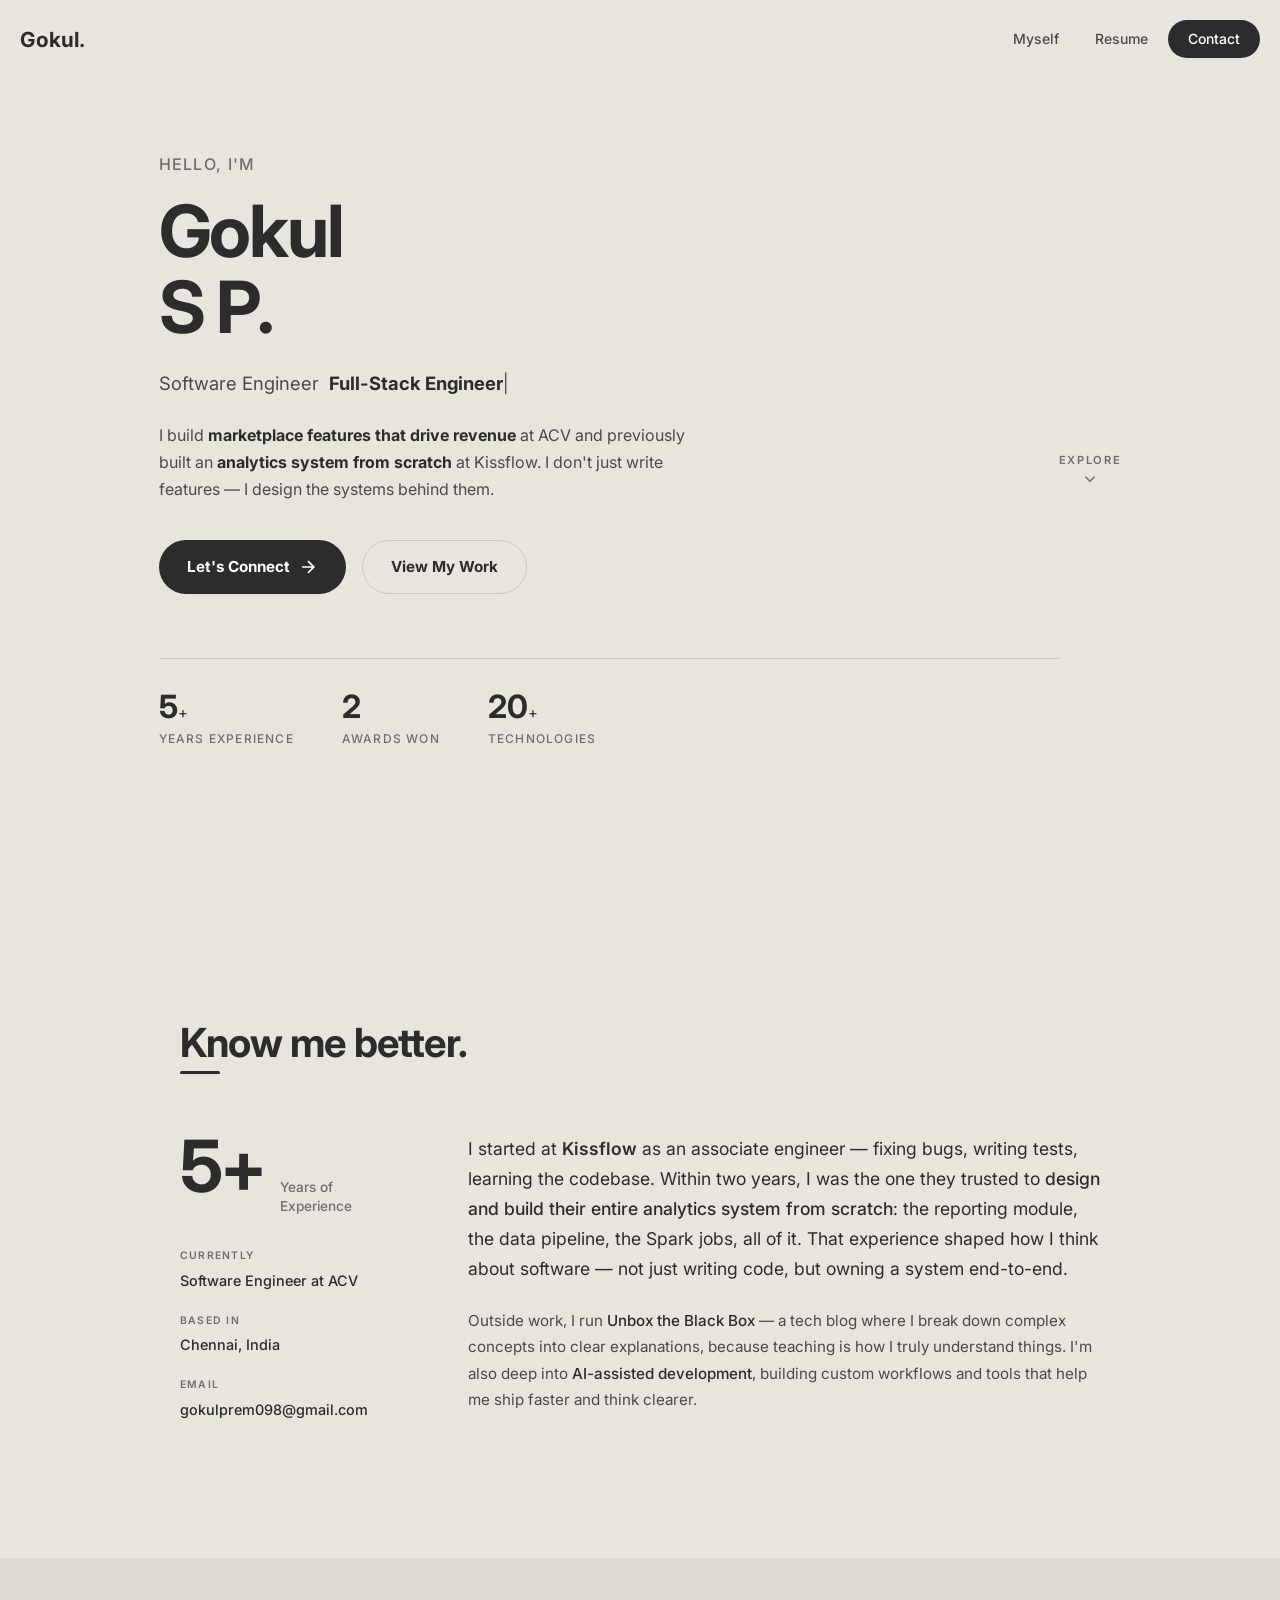
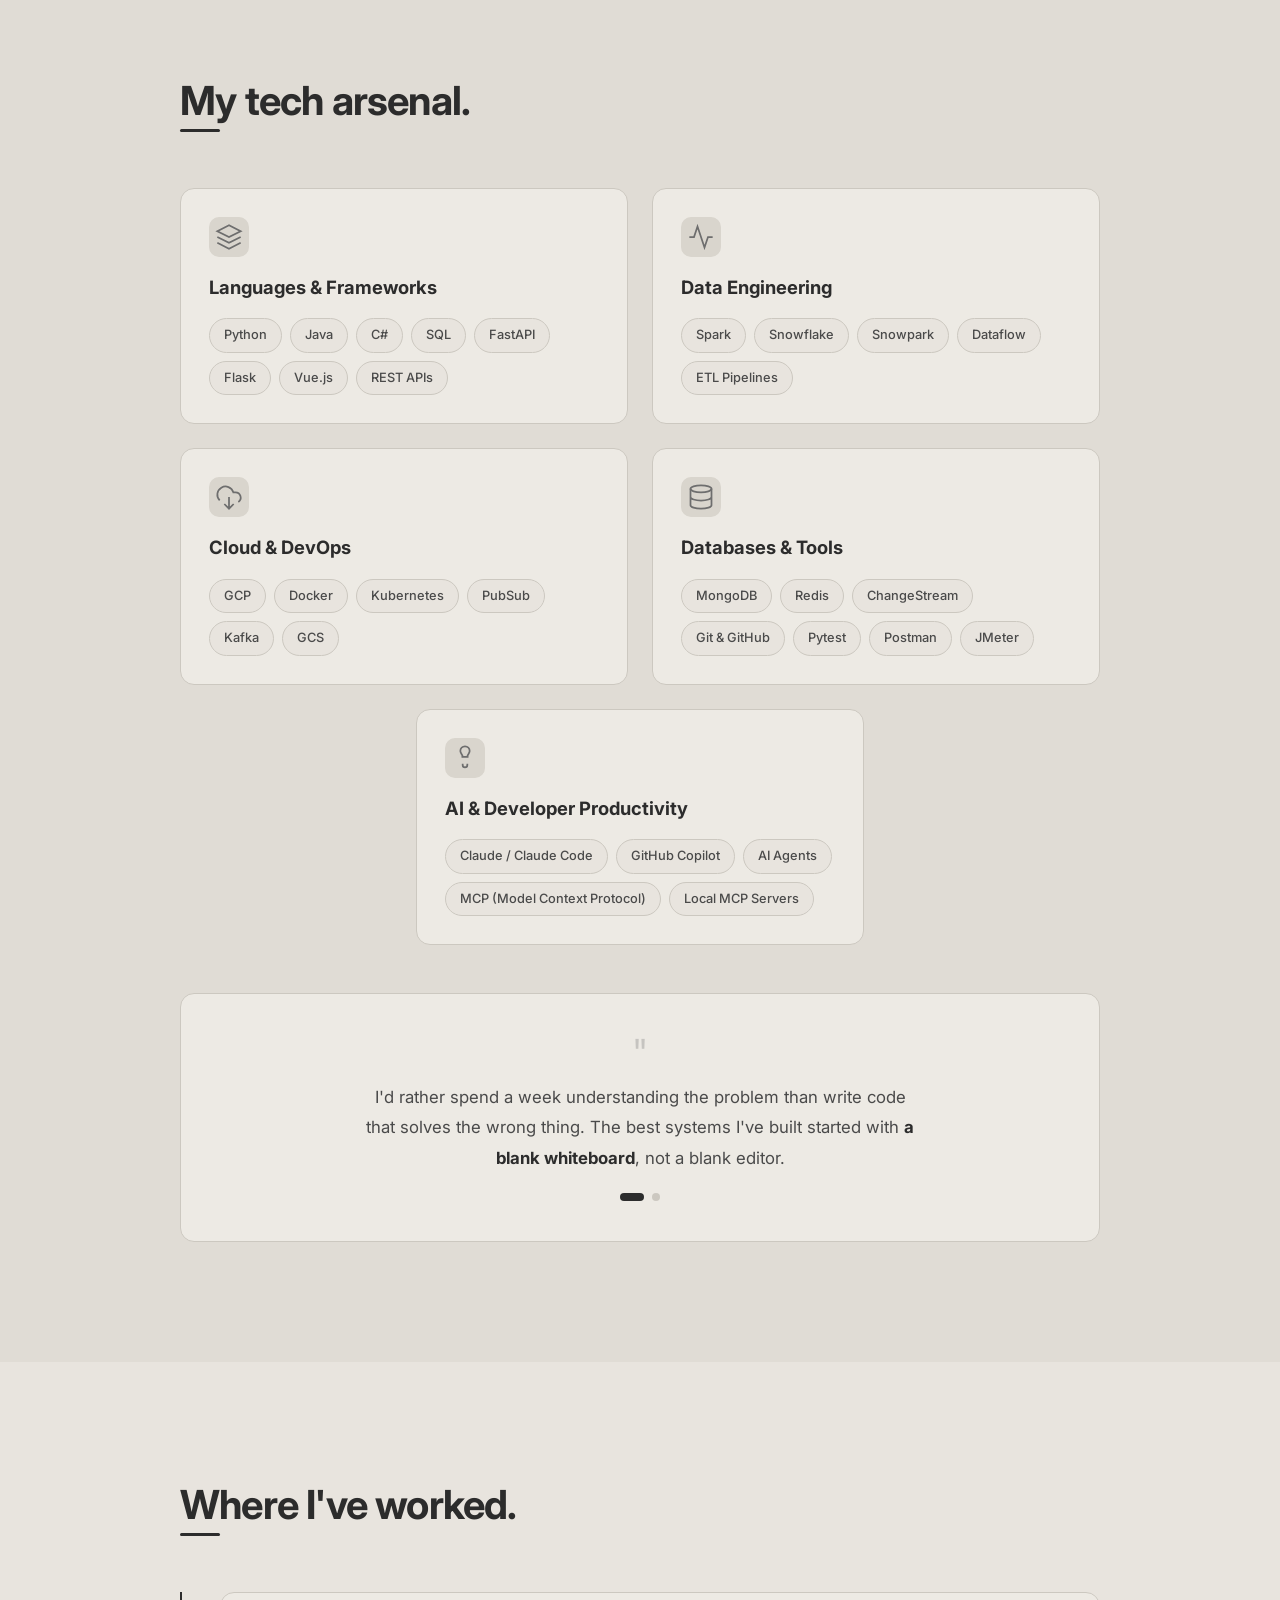
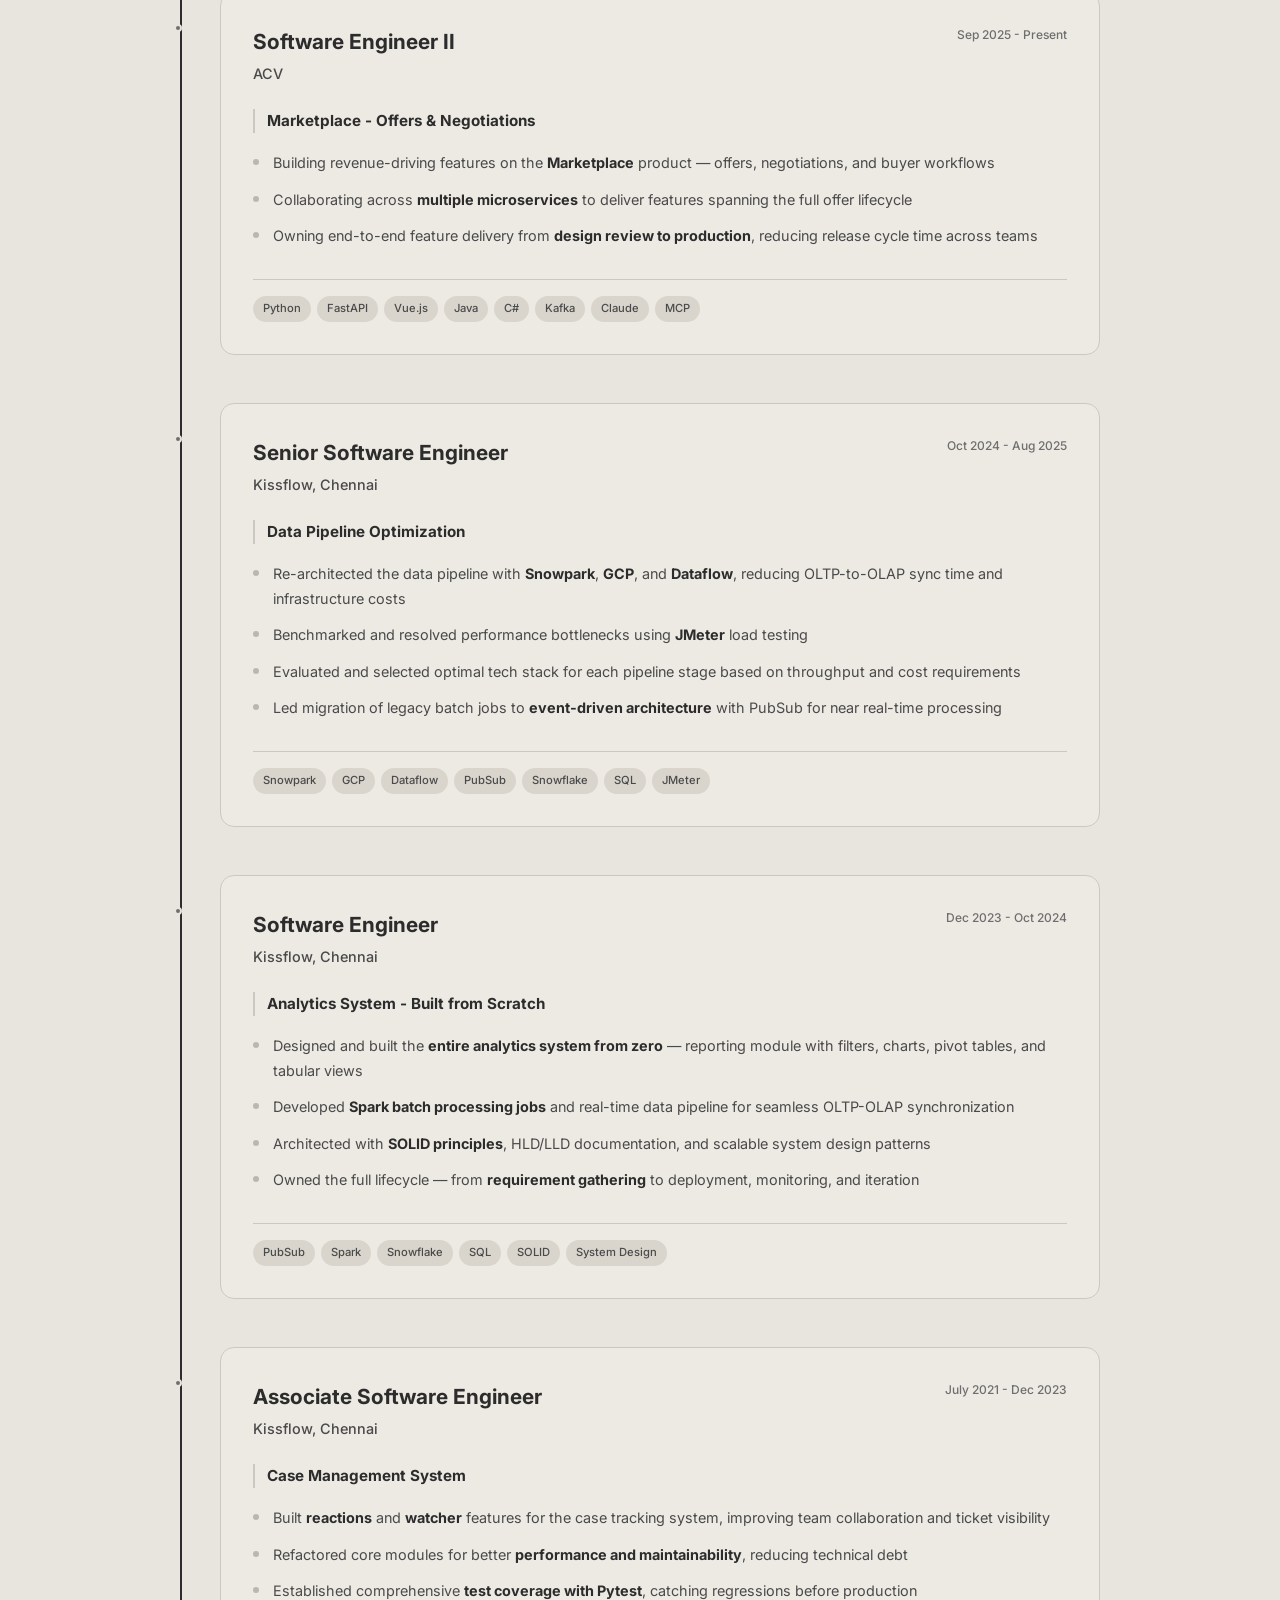
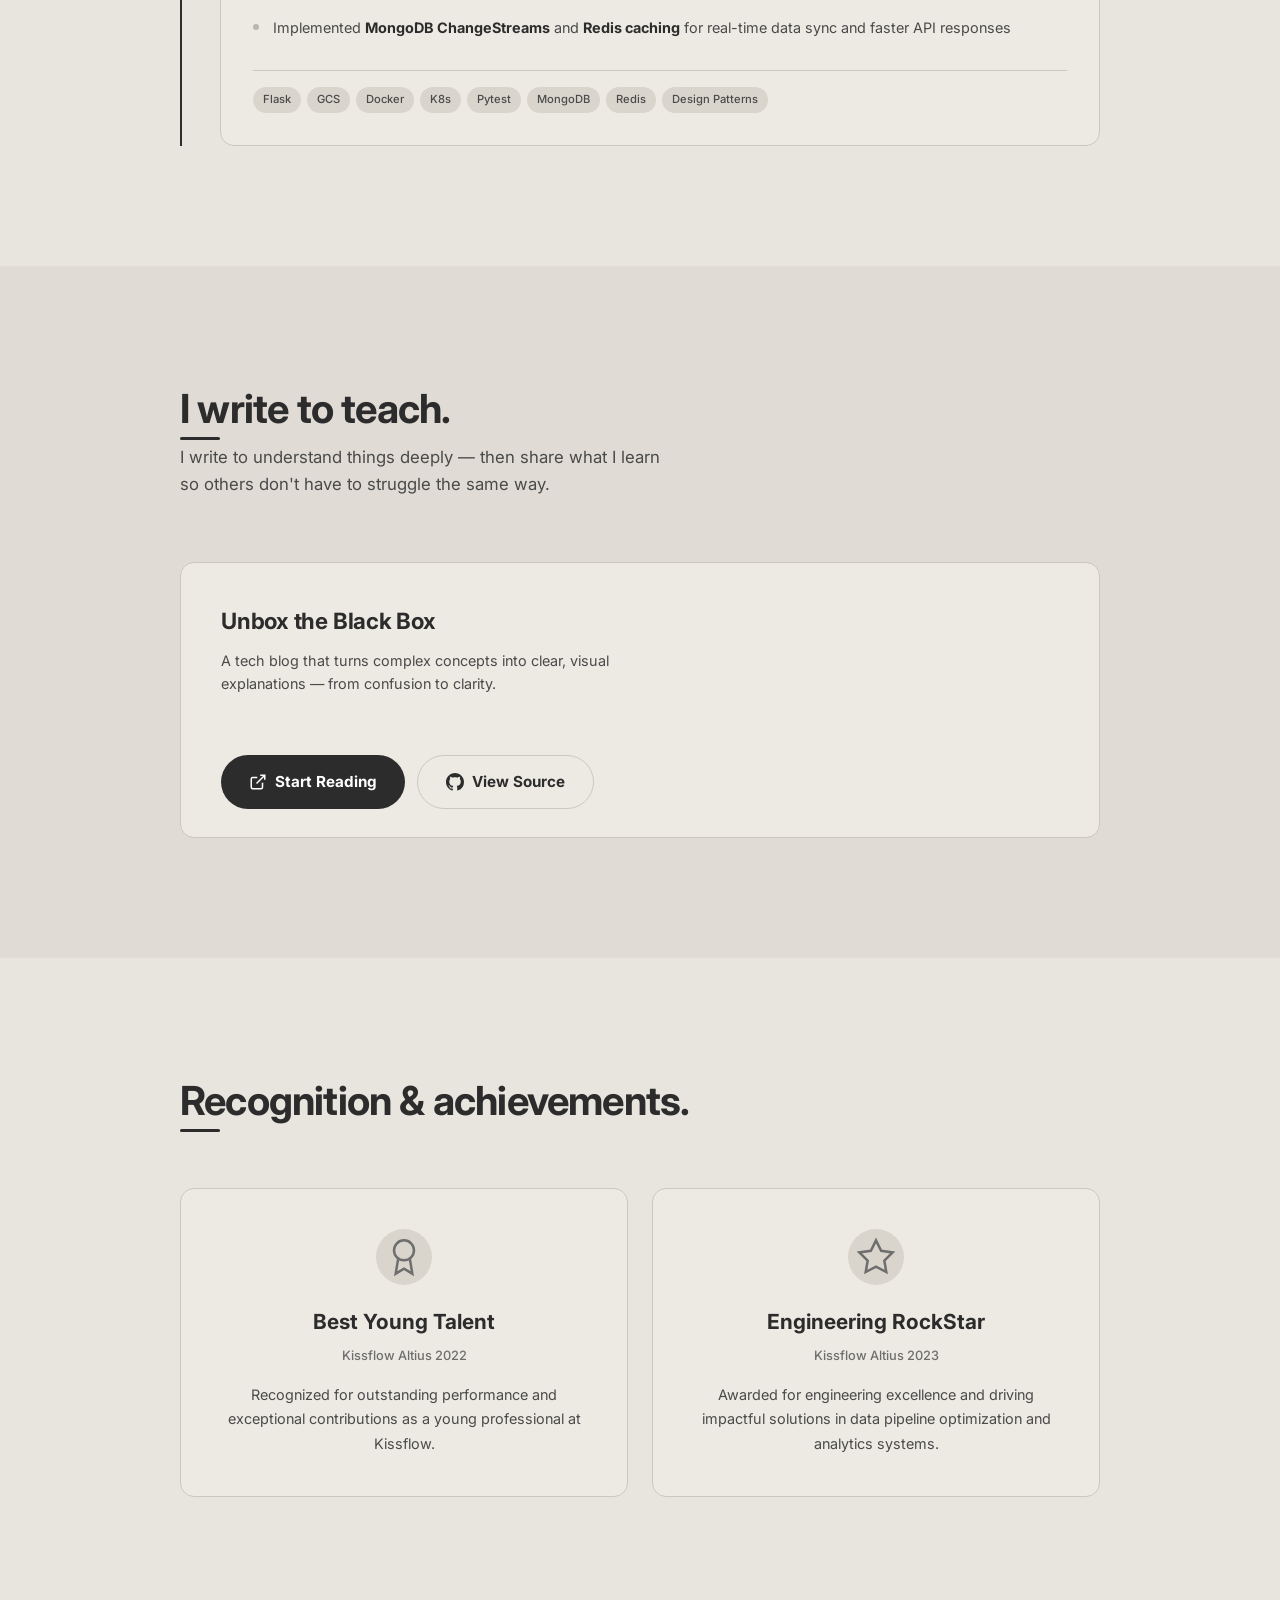
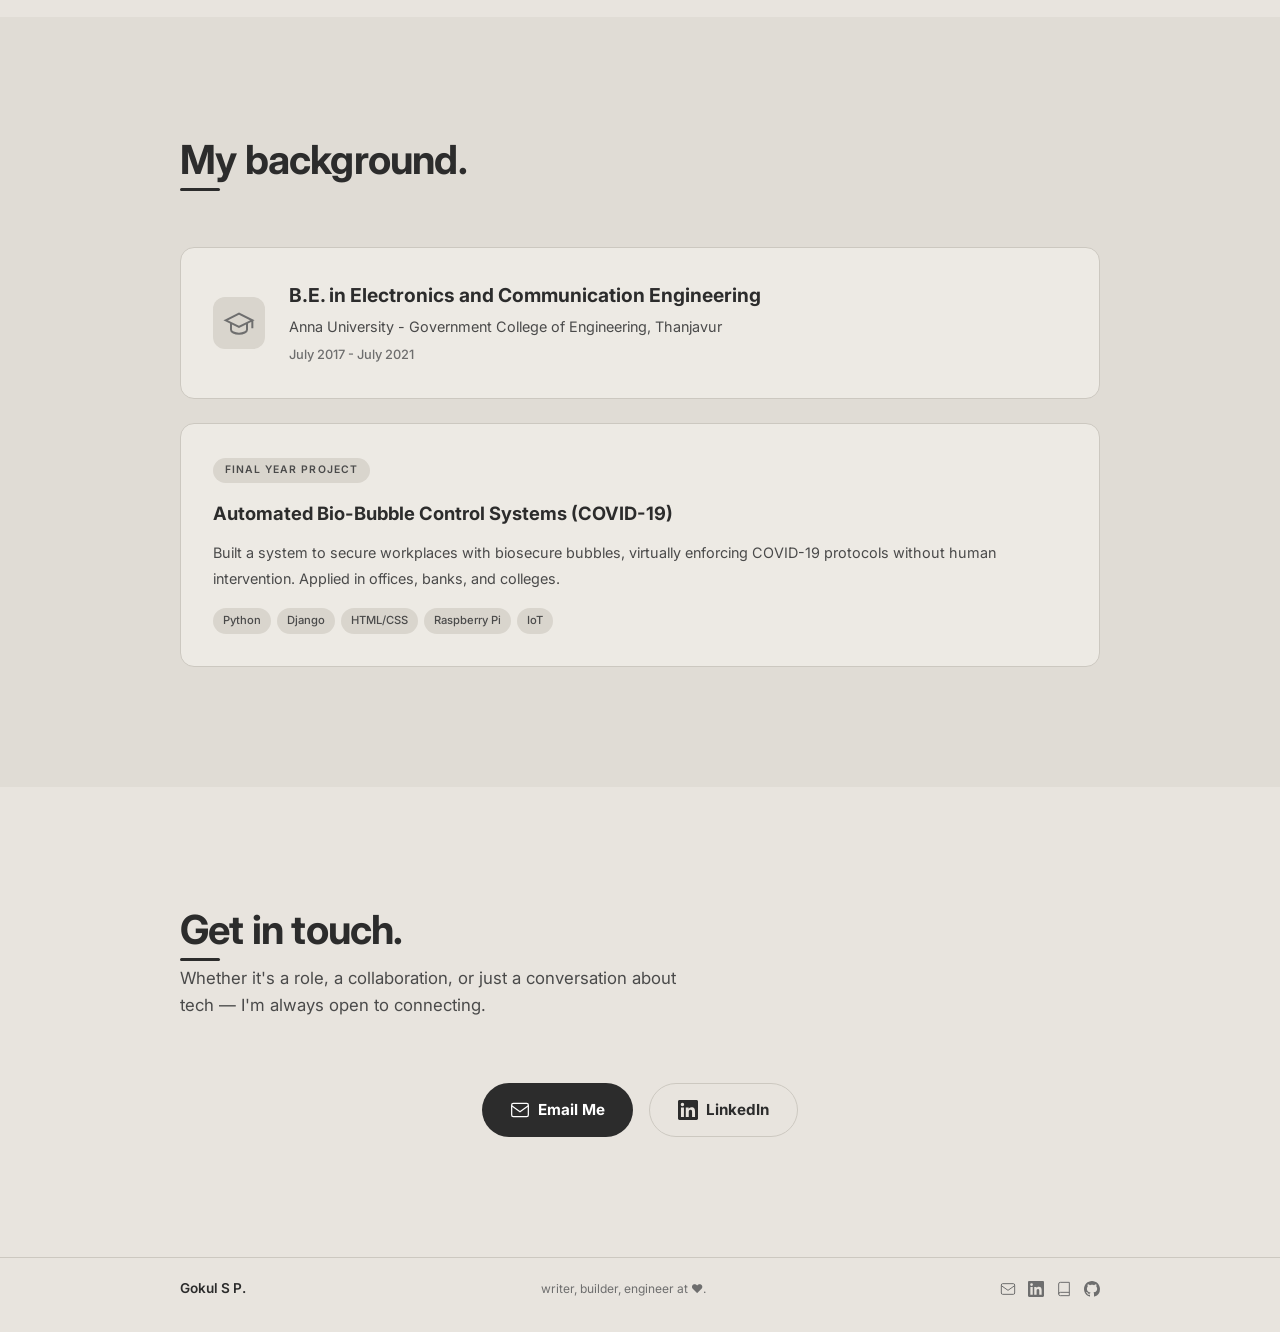
==== commit 0b468925: "Add SVG favicon with G. branding" ====
--- a/index.html
+++ b/index.html
@@ -7,6 +7,7 @@
     <meta name="color-scheme" content="light">
     <meta name="apple-mobile-web-app-capable" content="yes">
     <meta name="apple-mobile-web-app-status-bar-style" content="default">
+    <link rel="icon" type="image/svg+xml" href="favicon.svg">
     <title>Gokul S P | Software Engineer</title>
     <meta name="description" content="Software Engineer at ACV building marketplace features. Previously built analytics systems from scratch at Kissflow. Writes technical deep-dives at Unbox the Black Box.">
     <link rel="preconnect" href="https://fonts.googleapis.com">
--- a/styles.css
+++ b/styles.css
@@ -113,20 +113,20 @@
 
 .loader-initials {
     font-family: var(--font-heading);
-    font-size: 1.5rem;
-    font-weight: 600;
+    font-size: 3.5rem;
+    font-weight: 700;
     color: var(--text);
-    letter-spacing: 0.08em;
-    animation: loaderPulse 1.2s ease-in-out infinite alternate;
+    letter-spacing: -0.02em;
+    animation: loaderFade 0.8s ease-in-out infinite alternate;
 }
 
 .loader-initials span {
     color: var(--text-muted);
 }
 
-@keyframes loaderPulse {
-    0% { opacity: 0.3; }
-    100% { opacity: 1; }
+@keyframes loaderFade {
+    0% { opacity: 0.2; transform: scale(0.97); }
+    100% { opacity: 1; transform: scale(1); }
 }
 
 /* --- Navigation --- */
@@ -197,31 +197,43 @@
 
 .nav-toggle {
     display: none;
-    flex-direction: column;
-    gap: 0.3125rem;
     background: none;
     border: none;
     cursor: pointer;
-    padding: 0.5rem;
+    padding: 0.75rem;
     z-index: 1001;
+    width: 2.75rem;
+    height: 2.75rem;
+    position: relative;
 }
 
 .nav-toggle span {
-    width: 1.5rem;
+    display: block;
+    width: 1.375rem;
     height: 0.125rem;
     background: var(--text);
-    transition: var(--transition);
     border-radius: 0.125rem;
-}
+    position: absolute;
+    left: 50%;
+    transform: translateX(-50%);
+    transition: transform 0.5s cubic-bezier(0.23, 1, 0.32, 1),
+                opacity 0.3s ease;
+}
+
+.nav-toggle span:nth-child(1) { top: 0.875rem; }
+.nav-toggle span:nth-child(2) { top: 1.3125rem; }
+.nav-toggle span:nth-child(3) { top: 1.75rem; }
 
 .nav-toggle.active span:nth-child(1) {
-    transform: rotate(45deg) translate(0.3125rem, 0.3125rem);
-}
-
-.nav-toggle.active span:nth-child(2) { opacity: 0; }
+    transform: translateX(-50%) translateY(0.4375rem) rotate(45deg);
+}
+
+.nav-toggle.active span:nth-child(2) {
+    opacity: 0;
+}
 
 .nav-toggle.active span:nth-child(3) {
-    transform: rotate(-45deg) translate(0.3125rem, -0.3125rem);
+    transform: translateX(-50%) translateY(-0.4375rem) rotate(-45deg);
 }
 
 /* --- Hero Section --- */
@@ -551,7 +563,7 @@
 /* --- About Section --- */
 .about-split {
     display: grid;
-    grid-template-columns: 1fr 1.4fr;
+    grid-template-columns: 14rem 1fr;
     gap: 4rem;
     align-items: start;
 }
@@ -565,12 +577,12 @@
     display: flex;
     align-items: baseline;
     gap: 1rem;
-    margin-bottom: 2.5rem;
+    margin-bottom: 2rem;
 }
 
 .about-highlight-number {
     font-family: var(--font-heading);
-    font-size: 5rem;
+    font-size: 4.5rem;
     font-weight: 700;
     line-height: 1;
     letter-spacing: -0.04em;
@@ -588,9 +600,6 @@
     display: flex;
     flex-direction: column;
     gap: 1.25rem;
-    margin-bottom: 2rem;
-    padding-bottom: 2rem;
-    border-bottom: 0.0625rem solid var(--border);
 }
 
 .about-detail-label {
@@ -613,14 +622,8 @@
     color: var(--text-muted);
 }
 
-.about-cta {
-    display: flex;
-    gap: 0.75rem;
-    flex-wrap: wrap;
-}
-
 .about-right {
-    padding-top: 0.5rem;
+    padding-top: 0.25rem;
 }
 
 .about-text {
@@ -1163,140 +1166,17 @@
 /* --- Contact Section --- */
 .contact { background: var(--bg); }
 
-.contact-grid {
-    display: grid;
-    grid-template-columns: 1fr 1.3fr;
-    gap: 3.75rem;
-    align-items: start;
-}
-
-.contact-card {
+/* --- Contact CTA --- */
+.contact-cta {
     display: flex;
     gap: 1rem;
-    padding: 1.25rem;
-    background: var(--bg-card);
-    border: 0.0625rem solid var(--border);
-    border-radius: var(--radius);
-    margin-bottom: 1rem;
-    transition: var(--transition);
-}
-
-.contact-card:hover {
-    border-color: var(--border-hover);
-}
-
-.contact-card-icon {
-    width: 2.75rem;
-    height: 2.75rem;
-    background: var(--surface);
-    border-radius: 0.625rem;
-    display: flex;
-    align-items: center;
     justify-content: center;
-    color: var(--text-muted);
-    flex-shrink: 0;
-}
-
-.contact-card-label {
-    display: block;
-    font-size: 0.7rem;
-    text-transform: uppercase;
-    letter-spacing: 0.1em;
-    color: var(--text-muted);
-    margin-bottom: 0.25rem;
-    font-weight: 700;
-}
-
-.contact-card-value {
-    font-size: 0.9rem;
-    font-weight: 500;
-    transition: var(--transition);
-}
-
-.contact-card-value:hover { color: var(--accent); }
-
-/* --- Contact Form --- */
-.contact-form {
-    background: var(--bg-card);
-    border: 0.0625rem solid var(--border);
-    border-radius: var(--radius-lg);
-    padding: 2.5rem;
-}
-
-.form-group {
-    position: relative;
-    margin-bottom: 2rem;
-}
-
-.form-group input,
-.form-group textarea {
-    width: 100%;
-    padding: 0.75rem 0;
-    background: transparent;
-    border: none;
-    border-bottom: 0.125rem solid var(--border);
-    color: var(--text);
-    font-family: var(--font-body);
-    font-size: 0.95rem;
-    outline: none;
-    transition: var(--transition);
-}
-
-.form-group textarea {
-    resize: vertical;
-    min-height: 6.25rem;
-}
-
-.form-group label {
-    position: absolute;
-    left: 0;
-    top: 0.75rem;
-    font-size: 0.9rem;
-    color: var(--text-muted);
-    transition: var(--transition);
-    pointer-events: none;
-}
-
-.form-group input:focus ~ label,
-.form-group input:not(:placeholder-shown) ~ label,
-.form-group textarea:focus ~ label,
-.form-group textarea:not(:placeholder-shown) ~ label {
-    top: -1rem;
-    font-size: 0.7rem;
-    color: var(--text);
-    letter-spacing: 0.05em;
-    text-transform: uppercase;
-    font-weight: 600;
-}
-
-.form-line {
-    position: absolute;
-    bottom: 0;
-    left: 0;
-    width: 0;
-    height: 0.125rem;
-    background: var(--accent);
-    transition: width 0.4s ease;
-}
-
-.form-group input:focus ~ .form-line,
-.form-group textarea:focus ~ .form-line {
-    width: 100%;
-}
-
-.form-status {
-    margin-top: 1rem;
-    font-size: 0.9rem;
-    text-align: center;
-    min-height: 1.5rem;
-}
-
-.form-status.success { color: #4a8a4a; }
-.form-status.error { color: #a44; }
+    flex-wrap: wrap;
+}
 
 /* --- Footer --- */
 .footer {
-    padding: 2.5rem 0;
+    padding: 1.25rem 0;
     border-top: 0.0625rem solid var(--border);
 }
 
@@ -1305,23 +1185,23 @@
     align-items: center;
     justify-content: space-between;
     flex-wrap: wrap;
-    gap: 1rem;
+    gap: 0.75rem;
 }
 
 .footer-logo {
     font-family: var(--font-heading);
-    font-size: 1rem;
+    font-size: 0.85rem;
     font-weight: 600;
 }
 
 .footer-text {
-    font-size: 0.85rem;
+    font-size: 0.75rem;
     color: var(--text-muted);
 }
 
 .footer-links {
     display: flex;
-    gap: 1rem;
+    gap: 0.75rem;
 }
 
 .footer-links a {
@@ -1330,9 +1210,13 @@
     display: flex;
 }
 
+.footer-links a svg {
+    width: 1rem;
+    height: 1rem;
+}
+
 .footer-links a:hover {
     color: var(--accent);
-    transform: translateY(-0.125rem);
 }
 
 /* --- Section Entrance Animations --- */
@@ -1367,16 +1251,6 @@
 @media (max-width: 64em) {
     .container { padding: 0 2rem; }
 
-    .about-split {
-        grid-template-columns: 1fr;
-        gap: 3rem;
-    }
-
-    .contact-grid {
-        grid-template-columns: 1fr;
-        gap: 2.5rem;
-    }
-
     .hero-stats { gap: 2rem; }
 
     .skills-grid { gap: 1.25rem; }
@@ -1402,9 +1276,8 @@
     .nav-logo { font-size: 1.5rem; }
 
     .nav-toggle {
-        display: flex;
-        position: relative;
-        z-index: 1001;
+        display: block;
+        z-index: 1002;
     }
 
     .nav-links {
@@ -1413,19 +1286,28 @@
         background: rgba(232, 228, 222, 0.98);
         backdrop-filter: blur(1.5rem);
         -webkit-backdrop-filter: blur(1.5rem);
+        display: flex;
         flex-direction: column;
         justify-content: center;
         align-items: center;
         gap: 0.5rem;
         opacity: 0;
         visibility: hidden;
-        transition: opacity 0.4s ease, visibility 0.4s ease;
-        z-index: 1000;
+        transform: translateY(-1.5rem);
+        transition: opacity 0.45s cubic-bezier(0.23, 1, 0.32, 1),
+                    transform 0.45s cubic-bezier(0.23, 1, 0.32, 1),
+                    visibility 0.45s ease;
+        z-index: 10000;
     }
 
     .nav-links.active {
         opacity: 1;
         visibility: visible;
+        transform: translateY(0);
+    }
+
+    .nav-toggle {
+        z-index: 10001;
     }
 
     .nav-link {
@@ -1593,29 +1475,25 @@
 
     .about-split {
         grid-template-columns: 1fr;
-        gap: 2.5rem;
+        gap: 2rem;
     }
 
     .about-left {
         position: static;
-        display: grid;
-        grid-template-columns: auto 1fr;
-        gap: 1.5rem 2rem;
-        align-items: start;
-    }
-
-    .about-highlight { margin-bottom: 0; }
-
-    .about-highlight-number { font-size: 3.5rem; }
+    }
+
+    .about-highlight {
+        margin-bottom: 1.5rem;
+    }
+
+    .about-highlight-number {
+        font-size: 3.5rem;
+    }
 
     .about-details {
-        margin-bottom: 0;
-        padding-bottom: 0;
-        border-bottom: none;
-    }
-
-    .about-cta {
-        grid-column: 1 / -1;
+        flex-direction: row;
+        flex-wrap: wrap;
+        gap: 1.25rem 2.5rem;
     }
 
     .about-text--lead { font-size: 1rem; }
@@ -1799,71 +1677,32 @@
     }
 
     /* --- Mobile Contact --- */
-    .contact-grid {
-        grid-template-columns: 1fr;
-        gap: 2rem;
-    }
-
-    .contact-card {
-        padding: 1rem;
-    }
-
-    .contact-card:hover {
-        transform: none;
-    }
-
-    .contact-card-icon {
-        width: 2.75rem;
-        height: 2.75rem;
-    }
-
-    .contact-card-value {
-        font-size: 0.85rem;
-        overflow-wrap: break-word;
-        word-break: break-word;
-    }
-
-    .contact-form {
-        padding: 1.5rem 1.25rem;
-    }
-
-    .form-group {
-        margin-bottom: 1.75rem;
-    }
-
-    .form-group input,
-    .form-group textarea {
-        font-size: 1rem; /* Prevents iOS zoom on focus */
-        padding: 0.875rem 0;
-    }
-
-    .form-group label {
-        font-size: 0.85rem;
-        top: 0.875rem;
-    }
-
-    .btn-full {
-        padding: 1rem 1.75rem;
-        font-size: 1rem;
+    .contact-cta {
+        flex-direction: column;
+    }
+
+    .contact-cta .btn {
+        width: 100%;
+        justify-content: center;
     }
 
     /* --- Mobile Footer --- */
     .footer {
-        padding: 2rem 0;
+        padding: 1.25rem 0;
     }
 
     .footer-content {
         flex-direction: column;
         text-align: center;
-        gap: 0.75rem;
+        gap: 0.5rem;
     }
 
     .footer-links {
-        gap: 1.5rem;
+        gap: 1.25rem;
     }
 
     .footer-links a {
-        padding: 0.5rem; /* Bigger touch target */
+        padding: 0.375rem;
     }
 
     .reveal-up { transform: translateY(0.75rem); }
@@ -1893,12 +1732,6 @@
 
     .hero-stat-label { font-size: 0.6rem; }
 
-    .about-left {
-        grid-template-columns: 1fr;
-    }
-
-    .about-highlight-number { font-size: 3rem; }
-
     .skill-category {
         padding: 1.25rem;
     }
@@ -1922,10 +1755,6 @@
     }
 
     .timeline-role { font-size: 1rem; }
-
-    .contact-form {
-        padding: 1.25rem 1rem;
-    }
 
     .section {
         padding: 3.25rem 0;
@@ -2072,7 +1901,7 @@
         padding: 0.5rem 1rem !important;
     }
 
-    .loader-initials { font-size: 2rem; }
+    .loader-initials { font-size: 3rem; }
 }
 
 /* ============================================
